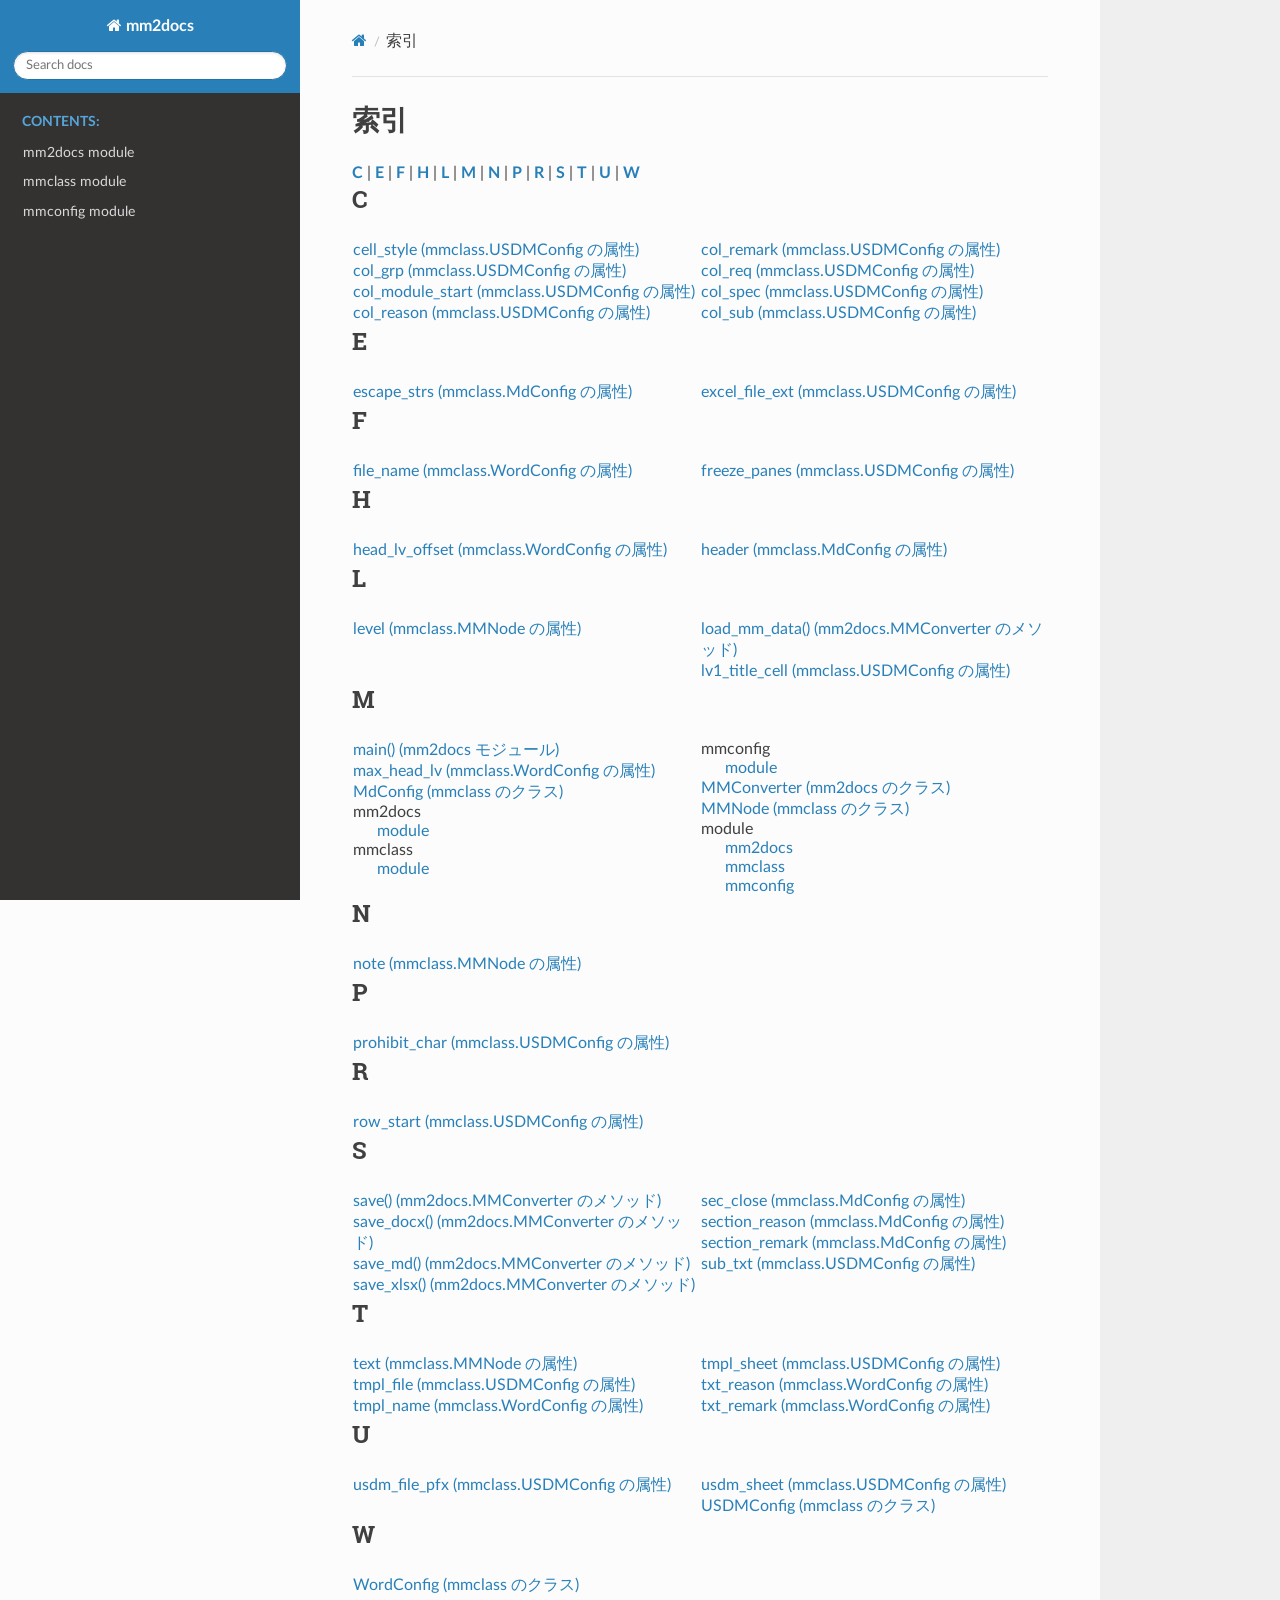
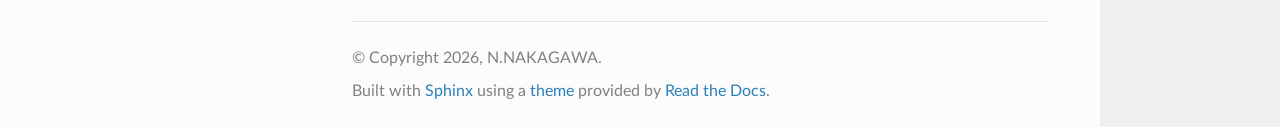
==== docs/_build/html/genindex.html @ 32d8aab1 "first commit" ====
<!DOCTYPE html>
<html class="writer-html5" lang="ja" data-content_root="./">
<head>
  <meta charset="utf-8" />
  <meta name="viewport" content="width=device-width, initial-scale=1.0" />
  <title>索引 &mdash; mm2docs 1.0.0 ドキュメント</title>
      <link rel="stylesheet" type="text/css" href="_static/pygments.css?v=b86133f3" />
      <link rel="stylesheet" type="text/css" href="_static/css/theme.css?v=e59714d7" />

  
      <script src="_static/jquery.js?v=5d32c60e"></script>
      <script src="_static/_sphinx_javascript_frameworks_compat.js?v=2cd50e6c"></script>
      <script src="_static/documentation_options.js?v=144c8c96"></script>
      <script src="_static/doctools.js?v=9bcbadda"></script>
      <script src="_static/sphinx_highlight.js?v=dc90522c"></script>
      <script src="_static/translations.js?v=4755f45a"></script>
    <script src="_static/js/theme.js"></script>
    <link rel="index" title="索引" href="#" />
    <link rel="search" title="検索" href="search.html" /> 
</head>

<body class="wy-body-for-nav"> 
  <div class="wy-grid-for-nav">
    <nav data-toggle="wy-nav-shift" class="wy-nav-side">
      <div class="wy-side-scroll">
        <div class="wy-side-nav-search" >

          
          
          <a href="index.html" class="icon icon-home">
            mm2docs
          </a>
<div role="search">
  <form id="rtd-search-form" class="wy-form" action="search.html" method="get">
    <input type="text" name="q" placeholder="Search docs" aria-label="Search docs" />
    <input type="hidden" name="check_keywords" value="yes" />
    <input type="hidden" name="area" value="default" />
  </form>
</div>
        </div><div class="wy-menu wy-menu-vertical" data-spy="affix" role="navigation" aria-label="Navigation menu">
              <p class="caption" role="heading"><span class="caption-text">Contents:</span></p>
<ul>
<li class="toctree-l1"><a class="reference internal" href="mm2docs.html">mm2docs module</a></li>
<li class="toctree-l1"><a class="reference internal" href="mmclass.html">mmclass module</a></li>
<li class="toctree-l1"><a class="reference internal" href="mmconfig.html">mmconfig module</a></li>
</ul>

        </div>
      </div>
    </nav>

    <section data-toggle="wy-nav-shift" class="wy-nav-content-wrap"><nav class="wy-nav-top" aria-label="Mobile navigation menu" >
          <i data-toggle="wy-nav-top" class="fa fa-bars"></i>
          <a href="index.html">mm2docs</a>
      </nav>

      <div class="wy-nav-content">
        <div class="rst-content">
          <div role="navigation" aria-label="Page navigation">
  <ul class="wy-breadcrumbs">
      <li><a href="index.html" class="icon icon-home" aria-label="Home"></a></li>
      <li class="breadcrumb-item active">索引</li>
      <li class="wy-breadcrumbs-aside">
      </li>
  </ul>
  <hr/>
</div>
          <div role="main" class="document" itemscope="itemscope" itemtype="http://schema.org/Article">
           <div itemprop="articleBody">
             

<h1 id="index">索引</h1>

<div class="genindex-jumpbox">
 <a href="#C"><strong>C</strong></a>
 | <a href="#E"><strong>E</strong></a>
 | <a href="#F"><strong>F</strong></a>
 | <a href="#H"><strong>H</strong></a>
 | <a href="#L"><strong>L</strong></a>
 | <a href="#M"><strong>M</strong></a>
 | <a href="#N"><strong>N</strong></a>
 | <a href="#P"><strong>P</strong></a>
 | <a href="#R"><strong>R</strong></a>
 | <a href="#S"><strong>S</strong></a>
 | <a href="#T"><strong>T</strong></a>
 | <a href="#U"><strong>U</strong></a>
 | <a href="#W"><strong>W</strong></a>
 
</div>
<h2 id="C">C</h2>
<table style="width: 100%" class="indextable genindextable"><tr>
  <td style="width: 33%; vertical-align: top;"><ul>
      <li><a href="mmclass.html#mmclass.USDMConfig.cell_style">cell_style (mmclass.USDMConfig の属性)</a>
</li>
      <li><a href="mmclass.html#mmclass.USDMConfig.col_grp">col_grp (mmclass.USDMConfig の属性)</a>
</li>
      <li><a href="mmclass.html#mmclass.USDMConfig.col_module_start">col_module_start (mmclass.USDMConfig の属性)</a>
</li>
      <li><a href="mmclass.html#mmclass.USDMConfig.col_reason">col_reason (mmclass.USDMConfig の属性)</a>
</li>
  </ul></td>
  <td style="width: 33%; vertical-align: top;"><ul>
      <li><a href="mmclass.html#mmclass.USDMConfig.col_remark">col_remark (mmclass.USDMConfig の属性)</a>
</li>
      <li><a href="mmclass.html#mmclass.USDMConfig.col_req">col_req (mmclass.USDMConfig の属性)</a>
</li>
      <li><a href="mmclass.html#mmclass.USDMConfig.col_spec">col_spec (mmclass.USDMConfig の属性)</a>
</li>
      <li><a href="mmclass.html#mmclass.USDMConfig.col_sub">col_sub (mmclass.USDMConfig の属性)</a>
</li>
  </ul></td>
</tr></table>

<h2 id="E">E</h2>
<table style="width: 100%" class="indextable genindextable"><tr>
  <td style="width: 33%; vertical-align: top;"><ul>
      <li><a href="mmclass.html#mmclass.MdConfig.escape_strs">escape_strs (mmclass.MdConfig の属性)</a>
</li>
  </ul></td>
  <td style="width: 33%; vertical-align: top;"><ul>
      <li><a href="mmclass.html#mmclass.USDMConfig.excel_file_ext">excel_file_ext (mmclass.USDMConfig の属性)</a>
</li>
  </ul></td>
</tr></table>

<h2 id="F">F</h2>
<table style="width: 100%" class="indextable genindextable"><tr>
  <td style="width: 33%; vertical-align: top;"><ul>
      <li><a href="mmclass.html#mmclass.WordConfig.file_name">file_name (mmclass.WordConfig の属性)</a>
</li>
  </ul></td>
  <td style="width: 33%; vertical-align: top;"><ul>
      <li><a href="mmclass.html#mmclass.USDMConfig.freeze_panes">freeze_panes (mmclass.USDMConfig の属性)</a>
</li>
  </ul></td>
</tr></table>

<h2 id="H">H</h2>
<table style="width: 100%" class="indextable genindextable"><tr>
  <td style="width: 33%; vertical-align: top;"><ul>
      <li><a href="mmclass.html#mmclass.WordConfig.head_lv_offset">head_lv_offset (mmclass.WordConfig の属性)</a>
</li>
  </ul></td>
  <td style="width: 33%; vertical-align: top;"><ul>
      <li><a href="mmclass.html#mmclass.MdConfig.header">header (mmclass.MdConfig の属性)</a>
</li>
  </ul></td>
</tr></table>

<h2 id="L">L</h2>
<table style="width: 100%" class="indextable genindextable"><tr>
  <td style="width: 33%; vertical-align: top;"><ul>
      <li><a href="mmclass.html#mmclass.MMNode.level">level (mmclass.MMNode の属性)</a>
</li>
  </ul></td>
  <td style="width: 33%; vertical-align: top;"><ul>
      <li><a href="mm2docs.html#mm2docs.MMConverter.load_mm_data">load_mm_data() (mm2docs.MMConverter のメソッド)</a>
</li>
      <li><a href="mmclass.html#mmclass.USDMConfig.lv1_title_cell">lv1_title_cell (mmclass.USDMConfig の属性)</a>
</li>
  </ul></td>
</tr></table>

<h2 id="M">M</h2>
<table style="width: 100%" class="indextable genindextable"><tr>
  <td style="width: 33%; vertical-align: top;"><ul>
      <li><a href="mm2docs.html#mm2docs.main">main() (mm2docs モジュール)</a>
</li>
      <li><a href="mmclass.html#mmclass.WordConfig.max_head_lv">max_head_lv (mmclass.WordConfig の属性)</a>
</li>
      <li><a href="mmclass.html#mmclass.MdConfig">MdConfig (mmclass のクラス)</a>
</li>
      <li>
    mm2docs

      <ul>
        <li><a href="mm2docs.html#module-mm2docs">module</a>
</li>
      </ul></li>
      <li>
    mmclass

      <ul>
        <li><a href="mmclass.html#module-mmclass">module</a>
</li>
      </ul></li>
  </ul></td>
  <td style="width: 33%; vertical-align: top;"><ul>
      <li>
    mmconfig

      <ul>
        <li><a href="mmconfig.html#module-mmconfig">module</a>
</li>
      </ul></li>
      <li><a href="mm2docs.html#mm2docs.MMConverter">MMConverter (mm2docs のクラス)</a>
</li>
      <li><a href="mmclass.html#mmclass.MMNode">MMNode (mmclass のクラス)</a>
</li>
      <li>
    module

      <ul>
        <li><a href="mm2docs.html#module-mm2docs">mm2docs</a>
</li>
        <li><a href="mmclass.html#module-mmclass">mmclass</a>
</li>
        <li><a href="mmconfig.html#module-mmconfig">mmconfig</a>
</li>
      </ul></li>
  </ul></td>
</tr></table>

<h2 id="N">N</h2>
<table style="width: 100%" class="indextable genindextable"><tr>
  <td style="width: 33%; vertical-align: top;"><ul>
      <li><a href="mmclass.html#mmclass.MMNode.note">note (mmclass.MMNode の属性)</a>
</li>
  </ul></td>
</tr></table>

<h2 id="P">P</h2>
<table style="width: 100%" class="indextable genindextable"><tr>
  <td style="width: 33%; vertical-align: top;"><ul>
      <li><a href="mmclass.html#mmclass.USDMConfig.prohibit_char">prohibit_char (mmclass.USDMConfig の属性)</a>
</li>
  </ul></td>
</tr></table>

<h2 id="R">R</h2>
<table style="width: 100%" class="indextable genindextable"><tr>
  <td style="width: 33%; vertical-align: top;"><ul>
      <li><a href="mmclass.html#mmclass.USDMConfig.row_start">row_start (mmclass.USDMConfig の属性)</a>
</li>
  </ul></td>
</tr></table>

<h2 id="S">S</h2>
<table style="width: 100%" class="indextable genindextable"><tr>
  <td style="width: 33%; vertical-align: top;"><ul>
      <li><a href="mm2docs.html#mm2docs.MMConverter.save">save() (mm2docs.MMConverter のメソッド)</a>
</li>
      <li><a href="mm2docs.html#mm2docs.MMConverter.save_docx">save_docx() (mm2docs.MMConverter のメソッド)</a>
</li>
      <li><a href="mm2docs.html#mm2docs.MMConverter.save_md">save_md() (mm2docs.MMConverter のメソッド)</a>
</li>
      <li><a href="mm2docs.html#mm2docs.MMConverter.save_xlsx">save_xlsx() (mm2docs.MMConverter のメソッド)</a>
</li>
  </ul></td>
  <td style="width: 33%; vertical-align: top;"><ul>
      <li><a href="mmclass.html#mmclass.MdConfig.sec_close">sec_close (mmclass.MdConfig の属性)</a>
</li>
      <li><a href="mmclass.html#mmclass.MdConfig.section_reason">section_reason (mmclass.MdConfig の属性)</a>
</li>
      <li><a href="mmclass.html#mmclass.MdConfig.section_remark">section_remark (mmclass.MdConfig の属性)</a>
</li>
      <li><a href="mmclass.html#mmclass.USDMConfig.sub_txt">sub_txt (mmclass.USDMConfig の属性)</a>
</li>
  </ul></td>
</tr></table>

<h2 id="T">T</h2>
<table style="width: 100%" class="indextable genindextable"><tr>
  <td style="width: 33%; vertical-align: top;"><ul>
      <li><a href="mmclass.html#mmclass.MMNode.text">text (mmclass.MMNode の属性)</a>
</li>
      <li><a href="mmclass.html#mmclass.USDMConfig.tmpl_file">tmpl_file (mmclass.USDMConfig の属性)</a>
</li>
      <li><a href="mmclass.html#mmclass.WordConfig.tmpl_name">tmpl_name (mmclass.WordConfig の属性)</a>
</li>
  </ul></td>
  <td style="width: 33%; vertical-align: top;"><ul>
      <li><a href="mmclass.html#mmclass.USDMConfig.tmpl_sheet">tmpl_sheet (mmclass.USDMConfig の属性)</a>
</li>
      <li><a href="mmclass.html#mmclass.WordConfig.txt_reason">txt_reason (mmclass.WordConfig の属性)</a>
</li>
      <li><a href="mmclass.html#mmclass.WordConfig.txt_remark">txt_remark (mmclass.WordConfig の属性)</a>
</li>
  </ul></td>
</tr></table>

<h2 id="U">U</h2>
<table style="width: 100%" class="indextable genindextable"><tr>
  <td style="width: 33%; vertical-align: top;"><ul>
      <li><a href="mmclass.html#mmclass.USDMConfig.usdm_file_pfx">usdm_file_pfx (mmclass.USDMConfig の属性)</a>
</li>
  </ul></td>
  <td style="width: 33%; vertical-align: top;"><ul>
      <li><a href="mmclass.html#mmclass.USDMConfig.usdm_sheet">usdm_sheet (mmclass.USDMConfig の属性)</a>
</li>
      <li><a href="mmclass.html#mmclass.USDMConfig">USDMConfig (mmclass のクラス)</a>
</li>
  </ul></td>
</tr></table>

<h2 id="W">W</h2>
<table style="width: 100%" class="indextable genindextable"><tr>
  <td style="width: 33%; vertical-align: top;"><ul>
      <li><a href="mmclass.html#mmclass.WordConfig">WordConfig (mmclass のクラス)</a>
</li>
  </ul></td>
</tr></table>



           </div>
          </div>
          <footer>

  <hr/>

  <div role="contentinfo">
    <p>&#169; Copyright 2026, N.NAKAGAWA.</p>
  </div>

  Built with <a href="https://www.sphinx-doc.org/">Sphinx</a> using a
    <a href="https://github.com/readthedocs/sphinx_rtd_theme">theme</a>
    provided by <a href="https://readthedocs.org">Read the Docs</a>.
   

</footer>
        </div>
      </div>
    </section>
  </div>
  <script>
      jQuery(function () {
          SphinxRtdTheme.Navigation.enable(true);
      });
  </script> 

</body>
</html>
---- docs/_build/html/_static/pygments.css ----
pre { line-height: 125%; }
td.linenos .normal { color: inherit; background-color: transparent; padding-left: 5px; padding-right: 5px; }
span.linenos { color: inherit; background-color: transparent; padding-left: 5px; padding-right: 5px; }
td.linenos .special { color: #000000; background-color: #ffffc0; padding-left: 5px; padding-right: 5px; }
span.linenos.special { color: #000000; background-color: #ffffc0; padding-left: 5px; padding-right: 5px; }
.highlight .hll { background-color: #ffffcc }
.highlight { background: #f8f8f8; }
.highlight .c { color: #3D7B7B; font-style: italic } /* Comment */
.highlight .err { border: 1px solid #F00 } /* Error */
.highlight .k { color: #008000; font-weight: bold } /* Keyword */
.highlight .o { color: #666 } /* Operator */
.highlight .ch { color: #3D7B7B; font-style: italic } /* Comment.Hashbang */
.highlight .cm { color: #3D7B7B; font-style: italic } /* Comment.Multiline */
.highlight .cp { color: #9C6500 } /* Comment.Preproc */
.highlight .cpf { color: #3D7B7B; font-style: italic } /* Comment.PreprocFile */
.highlight .c1 { color: #3D7B7B; font-style: italic } /* Comment.Single */
.highlight .cs { color: #3D7B7B; font-style: italic } /* Comment.Special */
.highlight .gd { color: #A00000 } /* Generic.Deleted */
.highlight .ge { font-style: italic } /* Generic.Emph */
.highlight .ges { font-weight: bold; font-style: italic } /* Generic.EmphStrong */
.highlight .gr { color: #E40000 } /* Generic.Error */
.highlight .gh { color: #000080; font-weight: bold } /* Generic.Heading */
.highlight .gi { color: #008400 } /* Generic.Inserted */
.highlight .go { color: #717171 } /* Generic.Output */
.highlight .gp { color: #000080; font-weight: bold } /* Generic.Prompt */
.highlight .gs { font-weight: bold } /* Generic.Strong */
.highlight .gu { color: #800080; font-weight: bold } /* Generic.Subheading */
.highlight .gt { color: #04D } /* Generic.Traceback */
.highlight .kc { color: #008000; font-weight: bold } /* Keyword.Constant */
.highlight .kd { color: #008000; font-weight: bold } /* Keyword.Declaration */
.highlight .kn { color: #008000; font-weight: bold } /* Keyword.Namespace */
.highlight .kp { color: #008000 } /* Keyword.Pseudo */
.highlight .kr { color: #008000; font-weight: bold } /* Keyword.Reserved */
.highlight .kt { color: #B00040 } /* Keyword.Type */
.highlight .m { color: #666 } /* Literal.Number */
.highlight .s { color: #BA2121 } /* Literal.String */
.highlight .na { color: #687822 } /* Name.Attribute */
.highlight .nb { color: #008000 } /* Name.Builtin */
.highlight .nc { color: #00F; font-weight: bold } /* Name.Class */
.highlight .no { color: #800 } /* Name.Constant */
.highlight .nd { color: #A2F } /* Name.Decorator */
.highlight .ni { color: #717171; font-weight: bold } /* Name.Entity */
.highlight .ne { color: #CB3F38; font-weight: bold } /* Name.Exception */
.highlight .nf { color: #00F } /* Name.Function */
.highlight .nl { color: #767600 } /* Name.Label */
.highlight .nn { color: #00F; font-weight: bold } /* Name.Namespace */
.highlight .nt { color: #008000; font-weight: bold } /* Name.Tag */
.highlight .nv { color: #19177C } /* Name.Variable */
.highlight .ow { color: #A2F; font-weight: bold } /* Operator.Word */
.highlight .w { color: #BBB } /* Text.Whitespace */
.highlight .mb { color: #666 } /* Literal.Number.Bin */
.highlight .mf { color: #666 } /* Literal.Number.Float */
.highlight .mh { color: #666 } /* Literal.Number.Hex */
.highlight .mi { color: #666 } /* Literal.Number.Integer */
.highlight .mo { color: #666 } /* Literal.Number.Oct */
.highlight .sa { color: #BA2121 } /* Literal.String.Affix */
.highlight .sb { color: #BA2121 } /* Literal.String.Backtick */
.highlight .sc { color: #BA2121 } /* Literal.String.Char */
.highlight .dl { color: #BA2121 } /* Literal.String.Delimiter */
.highlight .sd { color: #BA2121; font-style: italic } /* Literal.String.Doc */
.highlight .s2 { color: #BA2121 } /* Literal.String.Double */
.highlight .se { color: #AA5D1F; font-weight: bold } /* Literal.String.Escape */
.highlight .sh { color: #BA2121 } /* Literal.String.Heredoc */
.highlight .si { color: #A45A77; font-weight: bold } /* Literal.String.Interpol */
.highlight .sx { color: #008000 } /* Literal.String.Other */
.highlight .sr { color: #A45A77 } /* Literal.String.Regex */
.highlight .s1 { color: #BA2121 } /* Literal.String.Single */
.highlight .ss { color: #19177C } /* Literal.String.Symbol */
.highlight .bp { color: #008000 } /* Name.Builtin.Pseudo */
.highlight .fm { color: #00F } /* Name.Function.Magic */
.highlight .vc { color: #19177C } /* Name.Variable.Class */
.highlight .vg { color: #19177C } /* Name.Variable.Global */
.highlight .vi { color: #19177C } /* Name.Variable.Instance */
.highlight .vm { color: #19177C } /* Name.Variable.Magic */
.highlight .il { color: #666 } /* Literal.Number.Integer.Long */
---- docs/_build/html/_static/css/theme.css ----
html{box-sizing:border-box}*,:after,:before{box-sizing:inherit}article,aside,details,figcaption,figure,footer,header,hgroup,nav,section{display:block}audio,canvas,video{display:inline-block;*display:inline;*zoom:1}[hidden],audio:not([controls]){display:none}*{-webkit-box-sizing:border-box;-moz-box-sizing:border-box;box-sizing:border-box}html{font-size:100%;-webkit-text-size-adjust:100%;-ms-text-size-adjust:100%}body{margin:0}a:active,a:hover{outline:0}abbr[title]{border-bottom:1px dotted}b,strong{font-weight:700}blockquote{margin:0}dfn{font-style:italic}ins{background:#ff9;text-decoration:none}ins,mark{color:#000}mark{background:#ff0;font-style:italic;font-weight:700}.rst-content code,.rst-content tt,code,kbd,pre,samp{font-family:monospace,serif;_font-family:courier new,monospace;font-size:1em}pre{white-space:pre}q{quotes:none}q:after,q:before{content:"";content:none}small{font-size:85%}sub,sup{font-size:75%;line-height:0;position:relative;vertical-align:baseline}sup{top:-.5em}sub{bottom:-.25em}dl,ol,ul{margin:0;padding:0;list-style:none;list-style-image:none}li{list-style:none}dd{margin:0}img{border:0;-ms-interpolation-mode:bicubic;vertical-align:middle;max-width:100%}svg:not(:root){overflow:hidden}figure,form{margin:0}label{cursor:pointer}button,input,select,textarea{font-size:100%;margin:0;vertical-align:baseline;*vertical-align:middle}button,input{line-height:normal}button,input[type=button],input[type=reset],input[type=submit]{cursor:pointer;-webkit-appearance:button;*overflow:visible}button[disabled],input[disabled]{cursor:default}input[type=search]{-webkit-appearance:textfield;-moz-box-sizing:content-box;-webkit-box-sizing:content-box;box-sizing:content-box}textarea{resize:vertical}table{border-collapse:collapse;border-spacing:0}td{vertical-align:top}.chromeframe{margin:.2em 0;background:#ccc;color:#000;padding:.2em 0}.ir{display:block;border:0;text-indent:-999em;overflow:hidden;background-color:transparent;background-repeat:no-repeat;text-align:left;direction:ltr;*line-height:0}.ir br{display:none}.hidden{display:none!important;visibility:hidden}.visuallyhidden{border:0;clip:rect(0 0 0 0);height:1px;margin:-1px;overflow:hidden;padding:0;position:absolute;width:1px}.visuallyhidden.focusable:active,.visuallyhidden.focusable:focus{clip:auto;height:auto;margin:0;overflow:visible;position:static;width:auto}.invisible{visibility:hidden}.relative{position:relative}big,small{font-size:100%}@media print{body,html,section{background:none!important}*{box-shadow:none!important;text-shadow:none!important;filter:none!important;-ms-filter:none!important}a,a:visited{text-decoration:underline}.ir a:after,a[href^="#"]:after,a[href^="javascript:"]:after{content:""}blockquote,pre{page-break-inside:avoid}thead{display:table-header-group}img,tr{page-break-inside:avoid}img{max-width:100%!important}@page{margin:.5cm}.rst-content .toctree-wrapper>p.caption,h2,h3,p{orphans:3;widows:3}.rst-content .toctree-wrapper>p.caption,h2,h3{page-break-after:avoid}}.btn,.fa:before,.icon:before,.rst-content .admonition,.rst-content .admonition-title:before,.rst-content .admonition-todo,.rst-content .attention,.rst-content .caution,.rst-content .code-block-caption .headerlink:before,.rst-content .danger,.rst-content .eqno .headerlink:before,.rst-content .error,.rst-content .hint,.rst-content .important,.rst-content .note,.rst-content .seealso,.rst-content .tip,.rst-content .warning,.rst-content code.download span:first-child:before,.rst-content dl dt .headerlink:before,.rst-content h1 .headerlink:before,.rst-content h2 .headerlink:before,.rst-content h3 .headerlink:before,.rst-content h4 .headerlink:before,.rst-content h5 .headerlink:before,.rst-content h6 .headerlink:before,.rst-content p.caption .headerlink:before,.rst-content p .headerlink:before,.rst-content table>caption .headerlink:before,.rst-content tt.download span:first-child:before,.wy-alert,.wy-dropdown .caret:before,.wy-inline-validate.wy-inline-validate-danger .wy-input-context:before,.wy-inline-validate.wy-inline-validate-info .wy-input-context:before,.wy-inline-validate.wy-inline-validate-success .wy-input-context:before,.wy-inline-validate.wy-inline-validate-warning .wy-input-context:before,.wy-menu-vertical li.current>a button.toctree-expand:before,.wy-menu-vertical li.on a button.toctree-expand:before,.wy-menu-vertical li button.toctree-expand:before,input[type=color],input[type=date],input[type=datetime-local],input[type=datetime],input[type=email],input[type=month],input[type=number],input[type=password],input[type=search],input[type=tel],input[type=text],input[type=time],input[type=url],input[type=week],select,textarea{-webkit-font-smoothing:antialiased}.clearfix{*zoom:1}.clearfix:after,.clearfix:before{display:table;content:""}.clearfix:after{clear:both}/*!
 *  Font Awesome 4.7.0 by @davegandy - http://fontawesome.io - @fontawesome
 *  License - http://fontawesome.io/license (Font: SIL OFL 1.1, CSS: MIT License)
 */@font-face{font-family:FontAwesome;src:url(fonts/fontawesome-webfont.eot?674f50d287a8c48dc19ba404d20fe713);src:url(fonts/fontawesome-webfont.eot?674f50d287a8c48dc19ba404d20fe713?#iefix&v=4.7.0) format("embedded-opentype"),url(fonts/fontawesome-webfont.woff2?af7ae505a9eed503f8b8e6982036873e) format("woff2"),url(fonts/fontawesome-webfont.woff?fee66e712a8a08eef5805a46892932ad) format("woff"),url(fonts/fontawesome-webfont.ttf?b06871f281fee6b241d60582ae9369b9) format("truetype"),url(fonts/fontawesome-webfont.svg?912ec66d7572ff821749319396470bde#fontawesomeregular) format("svg");font-weight:400;font-style:normal}.fa,.icon,.rst-content .admonition-title,.rst-content .code-block-caption .headerlink,.rst-content .eqno .headerlink,.rst-content code.download span:first-child,.rst-content dl dt .headerlink,.rst-content h1 .headerlink,.rst-content h2 .headerlink,.rst-content h3 .headerlink,.rst-content h4 .headerlink,.rst-content h5 .headerlink,.rst-content h6 .headerlink,.rst-content p.caption .headerlink,.rst-content p .headerlink,.rst-content table>caption .headerlink,.rst-content tt.download span:first-child,.wy-menu-vertical li.current>a button.toctree-expand,.wy-menu-vertical li.on a button.toctree-expand,.wy-menu-vertical li button.toctree-expand{display:inline-block;font:normal normal normal 14px/1 FontAwesome;font-size:inherit;text-rendering:auto;-webkit-font-smoothing:antialiased;-moz-osx-font-smoothing:grayscale}.fa-lg{font-size:1.33333em;line-height:.75em;vertical-align:-15%}.fa-2x{font-size:2em}.fa-3x{font-size:3em}.fa-4x{font-size:4em}.fa-5x{font-size:5em}.fa-fw{width:1.28571em;text-align:center}.fa-ul{padding-left:0;margin-left:2.14286em;list-style-type:none}.fa-ul>li{position:relative}.fa-li{position:absolute;left:-2.14286em;width:2.14286em;top:.14286em;text-align:center}.fa-li.fa-lg{left:-1.85714em}.fa-border{padding:.2em .25em .15em;border:.08em solid #eee;border-radius:.1em}.fa-pull-left{float:left}.fa-pull-right{float:right}.fa-pull-left.icon,.fa.fa-pull-left,.rst-content .code-block-caption .fa-pull-left.headerlink,.rst-content .eqno .fa-pull-left.headerlink,.rst-content .fa-pull-left.admonition-title,.rst-content code.download span.fa-pull-left:first-child,.rst-content dl dt .fa-pull-left.headerlink,.rst-content h1 .fa-pull-left.headerlink,.rst-content h2 .fa-pull-left.headerlink,.rst-content h3 .fa-pull-left.headerlink,.rst-content h4 .fa-pull-left.headerlink,.rst-content h5 .fa-pull-left.headerlink,.rst-content h6 .fa-pull-left.headerlink,.rst-content p .fa-pull-left.headerlink,.rst-content table>caption .fa-pull-left.headerlink,.rst-content tt.download span.fa-pull-left:first-child,.wy-menu-vertical li.current>a button.fa-pull-left.toctree-expand,.wy-menu-vertical li.on a button.fa-pull-left.toctree-expand,.wy-menu-vertical li button.fa-pull-left.toctree-expand{margin-right:.3em}.fa-pull-right.icon,.fa.fa-pull-right,.rst-content .code-block-caption .fa-pull-right.headerlink,.rst-content .eqno .fa-pull-right.headerlink,.rst-content .fa-pull-right.admonition-title,.rst-content code.download span.fa-pull-right:first-child,.rst-content dl dt .fa-pull-right.headerlink,.rst-content h1 .fa-pull-right.headerlink,.rst-content h2 .fa-pull-right.headerlink,.rst-content h3 .fa-pull-right.headerlink,.rst-content h4 .fa-pull-right.headerlink,.rst-content h5 .fa-pull-right.headerlink,.rst-content h6 .fa-pull-right.headerlink,.rst-content p .fa-pull-right.headerlink,.rst-content table>caption .fa-pull-right.headerlink,.rst-content tt.download span.fa-pull-right:first-child,.wy-menu-vertical li.current>a button.fa-pull-right.toctree-expand,.wy-menu-vertical li.on a button.fa-pull-right.toctree-expand,.wy-menu-vertical li button.fa-pull-right.toctree-expand{margin-left:.3em}.pull-right{float:right}.pull-left{float:left}.fa.pull-left,.pull-left.icon,.rst-content .code-block-caption .pull-left.headerlink,.rst-content .eqno .pull-left.headerlink,.rst-content .pull-left.admonition-title,.rst-content code.download span.pull-left:first-child,.rst-content dl dt .pull-left.headerlink,.rst-content h1 .pull-left.headerlink,.rst-content h2 .pull-left.headerlink,.rst-content h3 .pull-left.headerlink,.rst-content h4 .pull-left.headerlink,.rst-content h5 .pull-left.headerlink,.rst-content h6 .pull-left.headerlink,.rst-content p .pull-left.headerlink,.rst-content table>caption .pull-left.headerlink,.rst-content tt.download span.pull-left:first-child,.wy-menu-vertical li.current>a button.pull-left.toctree-expand,.wy-menu-vertical li.on a button.pull-left.toctree-expand,.wy-menu-vertical li button.pull-left.toctree-expand{margin-right:.3em}.fa.pull-right,.pull-right.icon,.rst-content .code-block-caption .pull-right.headerlink,.rst-content .eqno .pull-right.headerlink,.rst-content .pull-right.admonition-title,.rst-content code.download span.pull-right:first-child,.rst-content dl dt .pull-right.headerlink,.rst-content h1 .pull-right.headerlink,.rst-content h2 .pull-right.headerlink,.rst-content h3 .pull-right.headerlink,.rst-content h4 .pull-right.headerlink,.rst-content h5 .pull-right.headerlink,.rst-content h6 .pull-right.headerlink,.rst-content p .pull-right.headerlink,.rst-content table>caption .pull-right.headerlink,.rst-content tt.download span.pull-right:first-child,.wy-menu-vertical li.current>a button.pull-right.toctree-expand,.wy-menu-vertical li.on a button.pull-right.toctree-expand,.wy-menu-vertical li button.pull-right.toctree-expand{margin-left:.3em}.fa-spin{-webkit-animation:fa-spin 2s linear infinite;animation:fa-spin 2s linear infinite}.fa-pulse{-webkit-animation:fa-spin 1s steps(8) infinite;animation:fa-spin 1s steps(8) infinite}@-webkit-keyframes fa-spin{0%{-webkit-transform:rotate(0deg);transform:rotate(0deg)}to{-webkit-transform:rotate(359deg);transform:rotate(359deg)}}@keyframes fa-spin{0%{-webkit-transform:rotate(0deg);transform:rotate(0deg)}to{-webkit-transform:rotate(359deg);transform:rotate(359deg)}}.fa-rotate-90{-ms-filter:"progid:DXImageTransform.Microsoft.BasicImage(rotation=1)";-webkit-transform:rotate(90deg);-ms-transform:rotate(90deg);transform:rotate(90deg)}.fa-rotate-180{-ms-filter:"progid:DXImageTransform.Microsoft.BasicImage(rotation=2)";-webkit-transform:rotate(180deg);-ms-transform:rotate(180deg);transform:rotate(180deg)}.fa-rotate-270{-ms-filter:"progid:DXImageTransform.Microsoft.BasicImage(rotation=3)";-webkit-transform:rotate(270deg);-ms-transform:rotate(270deg);transform:rotate(270deg)}.fa-flip-horizontal{-ms-filter:"progid:DXImageTransform.Microsoft.BasicImage(rotation=0, mirror=1)";-webkit-transform:scaleX(-1);-ms-transform:scaleX(-1);transform:scaleX(-1)}.fa-flip-vertical{-ms-filter:"progid:DXImageTransform.Microsoft.BasicImage(rotation=2, mirror=1)";-webkit-transform:scaleY(-1);-ms-transform:scaleY(-1);transform:scaleY(-1)}:root .fa-flip-horizontal,:root .fa-flip-vertical,:root .fa-rotate-90,:root .fa-rotate-180,:root .fa-rotate-270{filter:none}.fa-stack{position:relative;display:inline-block;width:2em;height:2em;line-height:2em;vertical-align:middle}.fa-stack-1x,.fa-stack-2x{position:absolute;left:0;width:100%;text-align:center}.fa-stack-1x{line-height:inherit}.fa-stack-2x{font-size:2em}.fa-inverse{color:#fff}.fa-glass:before{content:""}.fa-music:before{content:""}.fa-search:before,.icon-search:before{content:""}.fa-envelope-o:before{content:""}.fa-heart:before{content:""}.fa-star:before{content:""}.fa-star-o:before{content:""}.fa-user:before{content:""}.fa-film:before{content:""}.fa-th-large:before{content:""}.fa-th:before{content:""}.fa-th-list:before{content:""}.fa-check:before{content:""}.fa-close:before,.fa-remove:before,.fa-times:before{content:""}.fa-search-plus:before{content:""}.fa-search-minus:before{content:""}.fa-power-off:before{content:""}.fa-signal:before{content:""}.fa-cog:before,.fa-gear:before{content:""}.fa-trash-o:before{content:""}.fa-home:before,.icon-home:before{content:""}.fa-file-o:before{content:""}.fa-clock-o:before{content:""}.fa-road:before{content:""}.fa-download:before,.rst-content code.download span:first-child:before,.rst-content tt.download span:first-child:before{content:""}.fa-arrow-circle-o-down:before{content:""}.fa-arrow-circle-o-up:before{content:""}.fa-inbox:before{content:""}.fa-play-circle-o:before{content:""}.fa-repeat:before,.fa-rotate-right:before{content:""}.fa-refresh:before{content:""}.fa-list-alt:before{content:""}.fa-lock:before{content:""}.fa-flag:before{content:""}.fa-headphones:before{content:""}.fa-volume-off:before{content:""}.fa-volume-down:before{content:""}.fa-volume-up:before{content:""}.fa-qrcode:before{content:""}.fa-barcode:before{content:""}.fa-tag:before{content:""}.fa-tags:before{content:""}.fa-book:before,.icon-book:before{content:""}.fa-bookmark:before{content:""}.fa-print:before{content:""}.fa-camera:before{content:""}.fa-font:before{content:""}.fa-bold:before{content:""}.fa-italic:before{content:""}.fa-text-height:before{content:""}.fa-text-width:before{content:""}.fa-align-left:before{content:""}.fa-align-center:before{content:""}.fa-align-right:before{content:""}.fa-align-justify:before{content:""}.fa-list:before{content:""}.fa-dedent:before,.fa-outdent:before{content:""}.fa-indent:before{content:""}.fa-video-camera:before{content:""}.fa-image:before,.fa-photo:before,.fa-picture-o:before{content:""}.fa-pencil:before{content:""}.fa-map-marker:before{content:""}.fa-adjust:before{content:""}.fa-tint:before{content:""}.fa-edit:before,.fa-pencil-square-o:before{content:""}.fa-share-square-o:before{content:""}.fa-check-square-o:before{content:""}.fa-arrows:before{content:""}.fa-step-backward:before{content:""}.fa-fast-backward:before{content:""}.fa-backward:before{content:""}.fa-play:before{content:""}.fa-pause:before{content:""}.fa-stop:before{content:""}.fa-forward:before{content:""}.fa-fast-forward:before{content:""}.fa-step-forward:before{content:""}.fa-eject:before{content:""}.fa-chevron-left:before{content:""}.fa-chevron-right:before{content:""}.fa-plus-circle:before{content:""}.fa-minus-circle:before{content:""}.fa-times-circle:before,.wy-inline-validate.wy-inline-validate-danger .wy-input-context:before{content:""}.fa-check-circle:before,.wy-inline-validate.wy-inline-validate-success .wy-input-context:before{content:""}.fa-question-circle:before{content:""}.fa-info-circle:before{content:""}.fa-crosshairs:before{content:""}.fa-times-circle-o:before{content:""}.fa-check-circle-o:before{content:""}.fa-ban:before{content:""}.fa-arrow-left:before{content:""}.fa-arrow-right:before{content:""}.fa-arrow-up:before{content:""}.fa-arrow-down:before{content:""}.fa-mail-forward:before,.fa-share:before{content:""}.fa-expand:before{content:""}.fa-compress:before{content:""}.fa-plus:before{content:""}.fa-minus:before{content:""}.fa-asterisk:before{content:""}.fa-exclamation-circle:before,.rst-content .admonition-title:before,.wy-inline-validate.wy-inline-validate-info .wy-input-context:before,.wy-inline-validate.wy-inline-validate-warning .wy-input-context:before{content:""}.fa-gift:before{content:""}.fa-leaf:before{content:""}.fa-fire:before,.icon-fire:before{content:""}.fa-eye:before{content:""}.fa-eye-slash:before{content:""}.fa-exclamation-triangle:before,.fa-warning:before{content:""}.fa-plane:before{content:""}.fa-calendar:before{content:""}.fa-random:before{content:""}.fa-comment:before{content:""}.fa-magnet:before{content:""}.fa-chevron-up:before{content:""}.fa-chevron-down:before{content:""}.fa-retweet:before{content:""}.fa-shopping-cart:before{content:""}.fa-folder:before{content:""}.fa-folder-open:before{content:""}.fa-arrows-v:before{content:""}.fa-arrows-h:before{content:""}.fa-bar-chart-o:before,.fa-bar-chart:before{content:""}.fa-twitter-square:before{content:""}.fa-facebook-square:before{content:""}.fa-camera-retro:before{content:""}.fa-key:before{content:""}.fa-cogs:before,.fa-gears:before{content:""}.fa-comments:before{content:""}.fa-thumbs-o-up:before{content:""}.fa-thumbs-o-down:before{content:""}.fa-star-half:before{content:""}.fa-heart-o:before{content:""}.fa-sign-out:before{content:""}.fa-linkedin-square:before{content:""}.fa-thumb-tack:before{content:""}.fa-external-link:before{content:""}.fa-sign-in:before{content:""}.fa-trophy:before{content:""}.fa-github-square:before{content:""}.fa-upload:before{content:""}.fa-lemon-o:before{content:""}.fa-phone:before{content:""}.fa-square-o:before{content:""}.fa-bookmark-o:before{content:""}.fa-phone-square:before{content:""}.fa-twitter:before{content:""}.fa-facebook-f:before,.fa-facebook:before{content:""}.fa-github:before,.icon-github:before{content:""}.fa-unlock:before{content:""}.fa-credit-card:before{content:""}.fa-feed:before,.fa-rss:before{content:""}.fa-hdd-o:before{content:""}.fa-bullhorn:before{content:""}.fa-bell:before{content:""}.fa-certificate:before{content:""}.fa-hand-o-right:before{content:""}.fa-hand-o-left:before{content:""}.fa-hand-o-up:before{content:""}.fa-hand-o-down:before{content:""}.fa-arrow-circle-left:before,.icon-circle-arrow-left:before{content:""}.fa-arrow-circle-right:before,.icon-circle-arrow-right:before{content:""}.fa-arrow-circle-up:before{content:""}.fa-arrow-circle-down:before{content:""}.fa-globe:before{content:""}.fa-wrench:before{content:""}.fa-tasks:before{content:""}.fa-filter:before{content:""}.fa-briefcase:before{content:""}.fa-arrows-alt:before{content:""}.fa-group:before,.fa-users:before{content:""}.fa-chain:before,.fa-link:before,.icon-link:before{content:""}.fa-cloud:before{content:""}.fa-flask:before{content:""}.fa-cut:before,.fa-scissors:before{content:""}.fa-copy:before,.fa-files-o:before{content:""}.fa-paperclip:before{content:""}.fa-floppy-o:before,.fa-save:before{content:""}.fa-square:before{content:""}.fa-bars:before,.fa-navicon:before,.fa-reorder:before{content:""}.fa-list-ul:before{content:""}.fa-list-ol:before{content:""}.fa-strikethrough:before{content:""}.fa-underline:before{content:""}.fa-table:before{content:""}.fa-magic:before{content:""}.fa-truck:before{content:""}.fa-pinterest:before{content:""}.fa-pinterest-square:before{content:""}.fa-google-plus-square:before{content:""}.fa-google-plus:before{content:""}.fa-money:before{content:""}.fa-caret-down:before,.icon-caret-down:before,.wy-dropdown .caret:before{content:""}.fa-caret-up:before{content:""}.fa-caret-left:before{content:""}.fa-caret-right:before{content:""}.fa-columns:before{content:""}.fa-sort:before,.fa-unsorted:before{content:""}.fa-sort-desc:before,.fa-sort-down:before{content:""}.fa-sort-asc:before,.fa-sort-up:before{content:""}.fa-envelope:before{content:""}.fa-linkedin:before{content:""}.fa-rotate-left:before,.fa-undo:before{content:""}.fa-gavel:before,.fa-legal:before{content:""}.fa-dashboard:before,.fa-tachometer:before{content:""}.fa-comment-o:before{content:""}.fa-comments-o:before{content:""}.fa-bolt:before,.fa-flash:before{content:""}.fa-sitemap:before{content:""}.fa-umbrella:before{content:""}.fa-clipboard:before,.fa-paste:before{content:""}.fa-lightbulb-o:before{content:""}.fa-exchange:before{content:""}.fa-cloud-download:before{content:""}.fa-cloud-upload:before{content:""}.fa-user-md:before{content:""}.fa-stethoscope:before{content:""}.fa-suitcase:before{content:""}.fa-bell-o:before{content:""}.fa-coffee:before{content:""}.fa-cutlery:before{content:""}.fa-file-text-o:before{content:""}.fa-building-o:before{content:""}.fa-hospital-o:before{content:""}.fa-ambulance:before{content:""}.fa-medkit:before{content:""}.fa-fighter-jet:before{content:""}.fa-beer:before{content:""}.fa-h-square:before{content:""}.fa-plus-square:before{content:""}.fa-angle-double-left:before{content:""}.fa-angle-double-right:before{content:""}.fa-angle-double-up:before{content:""}.fa-angle-double-down:before{content:""}.fa-angle-left:before{content:""}.fa-angle-right:before{content:""}.fa-angle-up:before{content:""}.fa-angle-down:before{content:""}.fa-desktop:before{content:""}.fa-laptop:before{content:""}.fa-tablet:before{content:""}.fa-mobile-phone:before,.fa-mobile:before{content:""}.fa-circle-o:before{content:""}.fa-quote-left:before{content:""}.fa-quote-right:before{content:""}.fa-spinner:before{content:""}.fa-circle:before{content:""}.fa-mail-reply:before,.fa-reply:before{content:""}.fa-github-alt:before{content:""}.fa-folder-o:before{content:""}.fa-folder-open-o:before{content:""}.fa-smile-o:before{content:""}.fa-frown-o:before{content:""}.fa-meh-o:before{content:""}.fa-gamepad:before{content:""}.fa-keyboard-o:before{content:""}.fa-flag-o:before{content:""}.fa-flag-checkered:before{content:""}.fa-terminal:before{content:""}.fa-code:before{content:""}.fa-mail-reply-all:before,.fa-reply-all:before{content:""}.fa-star-half-empty:before,.fa-star-half-full:before,.fa-star-half-o:before{content:""}.fa-location-arrow:before{content:""}.fa-crop:before{content:""}.fa-code-fork:before{content:""}.fa-chain-broken:before,.fa-unlink:before{content:""}.fa-question:before{content:""}.fa-info:before{content:""}.fa-exclamation:before{content:""}.fa-superscript:before{content:""}.fa-subscript:before{content:""}.fa-eraser:before{content:""}.fa-puzzle-piece:before{content:""}.fa-microphone:before{content:""}.fa-microphone-slash:before{content:""}.fa-shield:before{content:""}.fa-calendar-o:before{content:""}.fa-fire-extinguisher:before{content:""}.fa-rocket:before{content:""}.fa-maxcdn:before{content:""}.fa-chevron-circle-left:before{content:""}.fa-chevron-circle-right:before{content:""}.fa-chevron-circle-up:before{content:""}.fa-chevron-circle-down:before{content:""}.fa-html5:before{content:""}.fa-css3:before{content:""}.fa-anchor:before{content:""}.fa-unlock-alt:before{content:""}.fa-bullseye:before{content:""}.fa-ellipsis-h:before{content:""}.fa-ellipsis-v:before{content:""}.fa-rss-square:before{content:""}.fa-play-circle:before{content:""}.fa-ticket:before{content:""}.fa-minus-square:before{content:""}.fa-minus-square-o:before,.wy-menu-vertical li.current>a button.toctree-expand:before,.wy-menu-vertical li.on a button.toctree-expand:before{content:""}.fa-level-up:before{content:""}.fa-level-down:before{content:""}.fa-check-square:before{content:""}.fa-pencil-square:before{content:""}.fa-external-link-square:before{content:""}.fa-share-square:before{content:""}.fa-compass:before{content:""}.fa-caret-square-o-down:before,.fa-toggle-down:before{content:""}.fa-caret-square-o-up:before,.fa-toggle-up:before{content:""}.fa-caret-square-o-right:before,.fa-toggle-right:before{content:""}.fa-eur:before,.fa-euro:before{content:""}.fa-gbp:before{content:""}.fa-dollar:before,.fa-usd:before{content:""}.fa-inr:before,.fa-rupee:before{content:""}.fa-cny:before,.fa-jpy:before,.fa-rmb:before,.fa-yen:before{content:""}.fa-rouble:before,.fa-rub:before,.fa-ruble:before{content:""}.fa-krw:before,.fa-won:before{content:""}.fa-bitcoin:before,.fa-btc:before{content:""}.fa-file:before{content:""}.fa-file-text:before{content:""}.fa-sort-alpha-asc:before{content:""}.fa-sort-alpha-desc:before{content:""}.fa-sort-amount-asc:before{content:""}.fa-sort-amount-desc:before{content:""}.fa-sort-numeric-asc:before{content:""}.fa-sort-numeric-desc:before{content:""}.fa-thumbs-up:before{content:""}.fa-thumbs-down:before{content:""}.fa-youtube-square:before{content:""}.fa-youtube:before{content:""}.fa-xing:before{content:""}.fa-xing-square:before{content:""}.fa-youtube-play:before{content:""}.fa-dropbox:before{content:""}.fa-stack-overflow:before{content:""}.fa-instagram:before{content:""}.fa-flickr:before{content:""}.fa-adn:before{content:""}.fa-bitbucket:before,.icon-bitbucket:before{content:""}.fa-bitbucket-square:before{content:""}.fa-tumblr:before{content:""}.fa-tumblr-square:before{content:""}.fa-long-arrow-down:before{content:""}.fa-long-arrow-up:before{content:""}.fa-long-arrow-left:before{content:""}.fa-long-arrow-right:before{content:""}.fa-apple:before{content:""}.fa-windows:before{content:""}.fa-android:before{content:""}.fa-linux:before{content:""}.fa-dribbble:before{content:""}.fa-skype:before{content:""}.fa-foursquare:before{content:""}.fa-trello:before{content:""}.fa-female:before{content:""}.fa-male:before{content:""}.fa-gittip:before,.fa-gratipay:before{content:""}.fa-sun-o:before{content:""}.fa-moon-o:before{content:""}.fa-archive:before{content:""}.fa-bug:before{content:""}.fa-vk:before{content:""}.fa-weibo:before{content:""}.fa-renren:before{content:""}.fa-pagelines:before{content:""}.fa-stack-exchange:before{content:""}.fa-arrow-circle-o-right:before{content:""}.fa-arrow-circle-o-left:before{content:""}.fa-caret-square-o-left:before,.fa-toggle-left:before{content:""}.fa-dot-circle-o:before{content:""}.fa-wheelchair:before{content:""}.fa-vimeo-square:before{content:""}.fa-try:before,.fa-turkish-lira:before{content:""}.fa-plus-square-o:before,.wy-menu-vertical li button.toctree-expand:before{content:""}.fa-space-shuttle:before{content:""}.fa-slack:before{content:""}.fa-envelope-square:before{content:""}.fa-wordpress:before{content:""}.fa-openid:before{content:""}.fa-bank:before,.fa-institution:before,.fa-university:before{content:""}.fa-graduation-cap:before,.fa-mortar-board:before{content:""}.fa-yahoo:before{content:""}.fa-google:before{content:""}.fa-reddit:before{content:""}.fa-reddit-square:before{content:""}.fa-stumbleupon-circle:before{content:""}.fa-stumbleupon:before{content:""}.fa-delicious:before{content:""}.fa-digg:before{content:""}.fa-pied-piper-pp:before{content:""}.fa-pied-piper-alt:before{content:""}.fa-drupal:before{content:""}.fa-joomla:before{content:""}.fa-language:before{content:""}.fa-fax:before{content:""}.fa-building:before{content:""}.fa-child:before{content:""}.fa-paw:before{content:""}.fa-spoon:before{content:""}.fa-cube:before{content:""}.fa-cubes:before{content:""}.fa-behance:before{content:""}.fa-behance-square:before{content:""}.fa-steam:before{content:""}.fa-steam-square:before{content:""}.fa-recycle:before{content:""}.fa-automobile:before,.fa-car:before{content:""}.fa-cab:before,.fa-taxi:before{content:""}.fa-tree:before{content:""}.fa-spotify:before{content:""}.fa-deviantart:before{content:""}.fa-soundcloud:before{content:""}.fa-database:before{content:""}.fa-file-pdf-o:before{content:""}.fa-file-word-o:before{content:""}.fa-file-excel-o:before{content:""}.fa-file-powerpoint-o:before{content:""}.fa-file-image-o:before,.fa-file-photo-o:before,.fa-file-picture-o:before{content:""}.fa-file-archive-o:before,.fa-file-zip-o:before{content:""}.fa-file-audio-o:before,.fa-file-sound-o:before{content:""}.fa-file-movie-o:before,.fa-file-video-o:before{content:""}.fa-file-code-o:before{content:""}.fa-vine:before{content:""}.fa-codepen:before{content:""}.fa-jsfiddle:before{content:""}.fa-life-bouy:before,.fa-life-buoy:before,.fa-life-ring:before,.fa-life-saver:before,.fa-support:before{content:""}.fa-circle-o-notch:before{content:""}.fa-ra:before,.fa-rebel:before,.fa-resistance:before{content:""}.fa-empire:before,.fa-ge:before{content:""}.fa-git-square:before{content:""}.fa-git:before{content:""}.fa-hacker-news:before,.fa-y-combinator-square:before,.fa-yc-square:before{content:""}.fa-tencent-weibo:before{content:""}.fa-qq:before{content:""}.fa-wechat:before,.fa-weixin:before{content:""}.fa-paper-plane:before,.fa-send:before{content:""}.fa-paper-plane-o:before,.fa-send-o:before{content:""}.fa-history:before{content:""}.fa-circle-thin:before{content:""}.fa-header:before{content:""}.fa-paragraph:before{content:""}.fa-sliders:before{content:""}.fa-share-alt:before{content:""}.fa-share-alt-square:before{content:""}.fa-bomb:before{content:""}.fa-futbol-o:before,.fa-soccer-ball-o:before{content:""}.fa-tty:before{content:""}.fa-binoculars:before{content:""}.fa-plug:before{content:""}.fa-slideshare:before{content:""}.fa-twitch:before{content:""}.fa-yelp:before{content:""}.fa-newspaper-o:before{content:""}.fa-wifi:before{content:""}.fa-calculator:before{content:""}.fa-paypal:before{content:""}.fa-google-wallet:before{content:""}.fa-cc-visa:before{content:""}.fa-cc-mastercard:before{content:""}.fa-cc-discover:before{content:""}.fa-cc-amex:before{content:""}.fa-cc-paypal:before{content:""}.fa-cc-stripe:before{content:""}.fa-bell-slash:before{content:""}.fa-bell-slash-o:before{content:""}.fa-trash:before{content:""}.fa-copyright:before{content:""}.fa-at:before{content:""}.fa-eyedropper:before{content:""}.fa-paint-brush:before{content:""}.fa-birthday-cake:before{content:""}.fa-area-chart:before{content:""}.fa-pie-chart:before{content:""}.fa-line-chart:before{content:""}.fa-lastfm:before{content:""}.fa-lastfm-square:before{content:""}.fa-toggle-off:before{content:""}.fa-toggle-on:before{content:""}.fa-bicycle:before{content:""}.fa-bus:before{content:""}.fa-ioxhost:before{content:""}.fa-angellist:before{content:""}.fa-cc:before{content:""}.fa-ils:before,.fa-shekel:before,.fa-sheqel:before{content:""}.fa-meanpath:before{content:""}.fa-buysellads:before{content:""}.fa-connectdevelop:before{content:""}.fa-dashcube:before{content:""}.fa-forumbee:before{content:""}.fa-leanpub:before{content:""}.fa-sellsy:before{content:""}.fa-shirtsinbulk:before{content:""}.fa-simplybuilt:before{content:""}.fa-skyatlas:before{content:""}.fa-cart-plus:before{content:""}.fa-cart-arrow-down:before{content:""}.fa-diamond:before{content:""}.fa-ship:before{content:""}.fa-user-secret:before{content:""}.fa-motorcycle:before{content:""}.fa-street-view:before{content:""}.fa-heartbeat:before{content:""}.fa-venus:before{content:""}.fa-mars:before{content:""}.fa-mercury:before{content:""}.fa-intersex:before,.fa-transgender:before{content:""}.fa-transgender-alt:before{content:""}.fa-venus-double:before{content:""}.fa-mars-double:before{content:""}.fa-venus-mars:before{content:""}.fa-mars-stroke:before{content:""}.fa-mars-stroke-v:before{content:""}.fa-mars-stroke-h:before{content:""}.fa-neuter:before{content:""}.fa-genderless:before{content:""}.fa-facebook-official:before{content:""}.fa-pinterest-p:before{content:""}.fa-whatsapp:before{content:""}.fa-server:before{content:""}.fa-user-plus:before{content:""}.fa-user-times:before{content:""}.fa-bed:before,.fa-hotel:before{content:""}.fa-viacoin:before{content:""}.fa-train:before{content:""}.fa-subway:before{content:""}.fa-medium:before{content:""}.fa-y-combinator:before,.fa-yc:before{content:""}.fa-optin-monster:before{content:""}.fa-opencart:before{content:""}.fa-expeditedssl:before{content:""}.fa-battery-4:before,.fa-battery-full:before,.fa-battery:before{content:""}.fa-battery-3:before,.fa-battery-three-quarters:before{content:""}.fa-battery-2:before,.fa-battery-half:before{content:""}.fa-battery-1:before,.fa-battery-quarter:before{content:""}.fa-battery-0:before,.fa-battery-empty:before{content:""}.fa-mouse-pointer:before{content:""}.fa-i-cursor:before{content:""}.fa-object-group:before{content:""}.fa-object-ungroup:before{content:""}.fa-sticky-note:before{content:""}.fa-sticky-note-o:before{content:""}.fa-cc-jcb:before{content:""}.fa-cc-diners-club:before{content:""}.fa-clone:before{content:""}.fa-balance-scale:before{content:""}.fa-hourglass-o:before{content:""}.fa-hourglass-1:before,.fa-hourglass-start:before{content:""}.fa-hourglass-2:before,.fa-hourglass-half:before{content:""}.fa-hourglass-3:before,.fa-hourglass-end:before{content:""}.fa-hourglass:before{content:""}.fa-hand-grab-o:before,.fa-hand-rock-o:before{content:""}.fa-hand-paper-o:before,.fa-hand-stop-o:before{content:""}.fa-hand-scissors-o:before{content:""}.fa-hand-lizard-o:before{content:""}.fa-hand-spock-o:before{content:""}.fa-hand-pointer-o:before{content:""}.fa-hand-peace-o:before{content:""}.fa-trademark:before{content:""}.fa-registered:before{content:""}.fa-creative-commons:before{content:""}.fa-gg:before{content:""}.fa-gg-circle:before{content:""}.fa-tripadvisor:before{content:""}.fa-odnoklassniki:before{content:""}.fa-odnoklassniki-square:before{content:""}.fa-get-pocket:before{content:""}.fa-wikipedia-w:before{content:""}.fa-safari:before{content:""}.fa-chrome:before{content:""}.fa-firefox:before{content:""}.fa-opera:before{content:""}.fa-internet-explorer:before{content:""}.fa-television:before,.fa-tv:before{content:""}.fa-contao:before{content:""}.fa-500px:before{content:""}.fa-amazon:before{content:""}.fa-calendar-plus-o:before{content:""}.fa-calendar-minus-o:before{content:""}.fa-calendar-times-o:before{content:""}.fa-calendar-check-o:before{content:""}.fa-industry:before{content:""}.fa-map-pin:before{content:""}.fa-map-signs:before{content:""}.fa-map-o:before{content:""}.fa-map:before{content:""}.fa-commenting:before{content:""}.fa-commenting-o:before{content:""}.fa-houzz:before{content:""}.fa-vimeo:before{content:""}.fa-black-tie:before{content:""}.fa-fonticons:before{content:""}.fa-reddit-alien:before{content:""}.fa-edge:before{content:""}.fa-credit-card-alt:before{content:""}.fa-codiepie:before{content:""}.fa-modx:before{content:""}.fa-fort-awesome:before{content:""}.fa-usb:before{content:""}.fa-product-hunt:before{content:""}.fa-mixcloud:before{content:""}.fa-scribd:before{content:""}.fa-pause-circle:before{content:""}.fa-pause-circle-o:before{content:""}.fa-stop-circle:before{content:""}.fa-stop-circle-o:before{content:""}.fa-shopping-bag:before{content:""}.fa-shopping-basket:before{content:""}.fa-hashtag:before{content:""}.fa-bluetooth:before{content:""}.fa-bluetooth-b:before{content:""}.fa-percent:before{content:""}.fa-gitlab:before,.icon-gitlab:before{content:""}.fa-wpbeginner:before{content:""}.fa-wpforms:before{content:""}.fa-envira:before{content:""}.fa-universal-access:before{content:""}.fa-wheelchair-alt:before{content:""}.fa-question-circle-o:before{content:""}.fa-blind:before{content:""}.fa-audio-description:before{content:""}.fa-volume-control-phone:before{content:""}.fa-braille:before{content:""}.fa-assistive-listening-systems:before{content:""}.fa-american-sign-language-interpreting:before,.fa-asl-interpreting:before{content:""}.fa-deaf:before,.fa-deafness:before,.fa-hard-of-hearing:before{content:""}.fa-glide:before{content:""}.fa-glide-g:before{content:""}.fa-sign-language:before,.fa-signing:before{content:""}.fa-low-vision:before{content:""}.fa-viadeo:before{content:""}.fa-viadeo-square:before{content:""}.fa-snapchat:before{content:""}.fa-snapchat-ghost:before{content:""}.fa-snapchat-square:before{content:""}.fa-pied-piper:before{content:""}.fa-first-order:before{content:""}.fa-yoast:before{content:""}.fa-themeisle:before{content:""}.fa-google-plus-circle:before,.fa-google-plus-official:before{content:""}.fa-fa:before,.fa-font-awesome:before{content:""}.fa-handshake-o:before{content:""}.fa-envelope-open:before{content:""}.fa-envelope-open-o:before{content:""}.fa-linode:before{content:""}.fa-address-book:before{content:""}.fa-address-book-o:before{content:""}.fa-address-card:before,.fa-vcard:before{content:""}.fa-address-card-o:before,.fa-vcard-o:before{content:""}.fa-user-circle:before{content:""}.fa-user-circle-o:before{content:""}.fa-user-o:before{content:""}.fa-id-badge:before{content:""}.fa-drivers-license:before,.fa-id-card:before{content:""}.fa-drivers-license-o:before,.fa-id-card-o:before{content:""}.fa-quora:before{content:""}.fa-free-code-camp:before{content:""}.fa-telegram:before{content:""}.fa-thermometer-4:before,.fa-thermometer-full:before,.fa-thermometer:before{content:""}.fa-thermometer-3:before,.fa-thermometer-three-quarters:before{content:""}.fa-thermometer-2:before,.fa-thermometer-half:before{content:""}.fa-thermometer-1:before,.fa-thermometer-quarter:before{content:""}.fa-thermometer-0:before,.fa-thermometer-empty:before{content:""}.fa-shower:before{content:""}.fa-bath:before,.fa-bathtub:before,.fa-s15:before{content:""}.fa-podcast:before{content:""}.fa-window-maximize:before{content:""}.fa-window-minimize:before{content:""}.fa-window-restore:before{content:""}.fa-times-rectangle:before,.fa-window-close:before{content:""}.fa-times-rectangle-o:before,.fa-window-close-o:before{content:""}.fa-bandcamp:before{content:""}.fa-grav:before{content:""}.fa-etsy:before{content:""}.fa-imdb:before{content:""}.fa-ravelry:before{content:""}.fa-eercast:before{content:""}.fa-microchip:before{content:""}.fa-snowflake-o:before{content:""}.fa-superpowers:before{content:""}.fa-wpexplorer:before{content:""}.fa-meetup:before{content:""}.sr-only{position:absolute;width:1px;height:1px;padding:0;margin:-1px;overflow:hidden;clip:rect(0,0,0,0);border:0}.sr-only-focusable:active,.sr-only-focusable:focus{position:static;width:auto;height:auto;margin:0;overflow:visible;clip:auto}.fa,.icon,.rst-content .admonition-title,.rst-content .code-block-caption .headerlink,.rst-content .eqno .headerlink,.rst-content code.download span:first-child,.rst-content dl dt .headerlink,.rst-content h1 .headerlink,.rst-content h2 .headerlink,.rst-content h3 .headerlink,.rst-content h4 .headerlink,.rst-content h5 .headerlink,.rst-content h6 .headerlink,.rst-content p.caption .headerlink,.rst-content p .headerlink,.rst-content table>caption .headerlink,.rst-content tt.download span:first-child,.wy-dropdown .caret,.wy-inline-validate.wy-inline-validate-danger .wy-input-context,.wy-inline-validate.wy-inline-validate-info .wy-input-context,.wy-inline-validate.wy-inline-validate-success .wy-input-context,.wy-inline-validate.wy-inline-validate-warning .wy-input-context,.wy-menu-vertical li.current>a button.toctree-expand,.wy-menu-vertical li.on a button.toctree-expand,.wy-menu-vertical li button.toctree-expand{font-family:inherit}.fa:before,.icon:before,.rst-content .admonition-title:before,.rst-content .code-block-caption .headerlink:before,.rst-content .eqno .headerlink:before,.rst-content code.download span:first-child:before,.rst-content dl dt .headerlink:before,.rst-content h1 .headerlink:before,.rst-content h2 .headerlink:before,.rst-content h3 .headerlink:before,.rst-content h4 .headerlink:before,.rst-content h5 .headerlink:before,.rst-content h6 .headerlink:before,.rst-content p.caption .headerlink:before,.rst-content p .headerlink:before,.rst-content table>caption .headerlink:before,.rst-content tt.download span:first-child:before,.wy-dropdown .caret:before,.wy-inline-validate.wy-inline-validate-danger .wy-input-context:before,.wy-inline-validate.wy-inline-validate-info .wy-input-context:before,.wy-inline-validate.wy-inline-validate-success .wy-input-context:before,.wy-inline-validate.wy-inline-validate-warning .wy-input-context:before,.wy-menu-vertical li.current>a button.toctree-expand:before,.wy-menu-vertical li.on a button.toctree-expand:before,.wy-menu-vertical li button.toctree-expand:before{font-family:FontAwesome;display:inline-block;font-style:normal;font-weight:400;line-height:1;text-decoration:inherit}.rst-content .code-block-caption a .headerlink,.rst-content .eqno a .headerlink,.rst-content a .admonition-title,.rst-content code.download a span:first-child,.rst-content dl dt a .headerlink,.rst-content h1 a .headerlink,.rst-content h2 a .headerlink,.rst-content h3 a .headerlink,.rst-content h4 a .headerlink,.rst-content h5 a .headerlink,.rst-content h6 a .headerlink,.rst-content p.caption a .headerlink,.rst-content p a .headerlink,.rst-content table>caption a .headerlink,.rst-content tt.download a span:first-child,.wy-menu-vertical li.current>a button.toctree-expand,.wy-menu-vertical li.on a button.toctree-expand,.wy-menu-vertical li a button.toctree-expand,a .fa,a .icon,a .rst-content .admonition-title,a .rst-content .code-block-caption .headerlink,a .rst-content .eqno .headerlink,a .rst-content code.download span:first-child,a .rst-content dl dt .headerlink,a .rst-content h1 .headerlink,a .rst-content h2 .headerlink,a .rst-content h3 .headerlink,a .rst-content h4 .headerlink,a .rst-content h5 .headerlink,a .rst-content h6 .headerlink,a .rst-content p.caption .headerlink,a .rst-content p .headerlink,a .rst-content table>caption .headerlink,a .rst-content tt.download span:first-child,a .wy-menu-vertical li button.toctree-expand{display:inline-block;text-decoration:inherit}.btn .fa,.btn .icon,.btn .rst-content .admonition-title,.btn .rst-content .code-block-caption .headerlink,.btn .rst-content .eqno .headerlink,.btn .rst-content code.download span:first-child,.btn .rst-content dl dt .headerlink,.btn .rst-content h1 .headerlink,.btn .rst-content h2 .headerlink,.btn .rst-content h3 .headerlink,.btn .rst-content h4 .headerlink,.btn .rst-content h5 .headerlink,.btn .rst-content h6 .headerlink,.btn .rst-content p .headerlink,.btn .rst-content table>caption .headerlink,.btn .rst-content tt.download span:first-child,.btn .wy-menu-vertical li.current>a button.toctree-expand,.btn .wy-menu-vertical li.on a button.toctree-expand,.btn .wy-menu-vertical li button.toctree-expand,.nav .fa,.nav .icon,.nav .rst-content .admonition-title,.nav .rst-content .code-block-caption .headerlink,.nav .rst-content .eqno .headerlink,.nav .rst-content code.download span:first-child,.nav .rst-content dl dt .headerlink,.nav .rst-content h1 .headerlink,.nav .rst-content h2 .headerlink,.nav .rst-content h3 .headerlink,.nav .rst-content h4 .headerlink,.nav .rst-content h5 .headerlink,.nav .rst-content h6 .headerlink,.nav .rst-content p .headerlink,.nav .rst-content table>caption .headerlink,.nav .rst-content tt.download span:first-child,.nav .wy-menu-vertical li.current>a button.toctree-expand,.nav .wy-menu-vertical li.on a button.toctree-expand,.nav .wy-menu-vertical li button.toctree-expand,.rst-content .btn .admonition-title,.rst-content .code-block-caption .btn .headerlink,.rst-content .code-block-caption .nav .headerlink,.rst-content .eqno .btn .headerlink,.rst-content .eqno .nav .headerlink,.rst-content .nav .admonition-title,.rst-content code.download .btn span:first-child,.rst-content code.download .nav span:first-child,.rst-content dl dt .btn .headerlink,.rst-content dl dt .nav .headerlink,.rst-content h1 .btn .headerlink,.rst-content h1 .nav .headerlink,.rst-content h2 .btn .headerlink,.rst-content h2 .nav .headerlink,.rst-content h3 .btn .headerlink,.rst-content h3 .nav .headerlink,.rst-content h4 .btn .headerlink,.rst-content h4 .nav .headerlink,.rst-content h5 .btn .headerlink,.rst-content h5 .nav .headerlink,.rst-content h6 .btn .headerlink,.rst-content h6 .nav .headerlink,.rst-content p .btn .headerlink,.rst-content p .nav .headerlink,.rst-content table>caption .btn .headerlink,.rst-content table>caption .nav .headerlink,.rst-content tt.download .btn span:first-child,.rst-content tt.download .nav span:first-child,.wy-menu-vertical li .btn button.toctree-expand,.wy-menu-vertical li.current>a .btn button.toctree-expand,.wy-menu-vertical li.current>a .nav button.toctree-expand,.wy-menu-vertical li .nav button.toctree-expand,.wy-menu-vertical li.on a .btn button.toctree-expand,.wy-menu-vertical li.on a .nav button.toctree-expand{display:inline}.btn .fa-large.icon,.btn .fa.fa-large,.btn .rst-content .code-block-caption .fa-large.headerlink,.btn .rst-content .eqno .fa-large.headerlink,.btn .rst-content .fa-large.admonition-title,.btn .rst-content code.download span.fa-large:first-child,.btn .rst-content dl dt .fa-large.headerlink,.btn .rst-content h1 .fa-large.headerlink,.btn .rst-content h2 .fa-large.headerlink,.btn .rst-content h3 .fa-large.headerlink,.btn .rst-content h4 .fa-large.headerlink,.btn .rst-content h5 .fa-large.headerlink,.btn .rst-content h6 .fa-large.headerlink,.btn .rst-content p .fa-large.headerlink,.btn .rst-content table>caption .fa-large.headerlink,.btn .rst-content tt.download span.fa-large:first-child,.btn .wy-menu-vertical li button.fa-large.toctree-expand,.nav .fa-large.icon,.nav .fa.fa-large,.nav .rst-content .code-block-caption .fa-large.headerlink,.nav .rst-content .eqno .fa-large.headerlink,.nav .rst-content .fa-large.admonition-title,.nav .rst-content code.download span.fa-large:first-child,.nav .rst-content dl dt .fa-large.headerlink,.nav .rst-content h1 .fa-large.headerlink,.nav .rst-content h2 .fa-large.headerlink,.nav .rst-content h3 .fa-large.headerlink,.nav .rst-content h4 .fa-large.headerlink,.nav .rst-content h5 .fa-large.headerlink,.nav .rst-content h6 .fa-large.headerlink,.nav .rst-content p .fa-large.headerlink,.nav .rst-content table>caption .fa-large.headerlink,.nav .rst-content tt.download span.fa-large:first-child,.nav .wy-menu-vertical li button.fa-large.toctree-expand,.rst-content .btn .fa-large.admonition-title,.rst-content .code-block-caption .btn .fa-large.headerlink,.rst-content .code-block-caption .nav .fa-large.headerlink,.rst-content .eqno .btn .fa-large.headerlink,.rst-content .eqno .nav .fa-large.headerlink,.rst-content .nav .fa-large.admonition-title,.rst-content code.download .btn span.fa-large:first-child,.rst-content code.download .nav span.fa-large:first-child,.rst-content dl dt .btn .fa-large.headerlink,.rst-content dl dt .nav .fa-large.headerlink,.rst-content h1 .btn .fa-large.headerlink,.rst-content h1 .nav .fa-large.headerlink,.rst-content h2 .btn .fa-large.headerlink,.rst-content h2 .nav .fa-large.headerlink,.rst-content h3 .btn .fa-large.headerlink,.rst-content h3 .nav .fa-large.headerlink,.rst-content h4 .btn .fa-large.headerlink,.rst-content h4 .nav .fa-large.headerlink,.rst-content h5 .btn .fa-large.headerlink,.rst-content h5 .nav .fa-large.headerlink,.rst-content h6 .btn .fa-large.headerlink,.rst-content h6 .nav .fa-large.headerlink,.rst-content p .btn .fa-large.headerlink,.rst-content p .nav .fa-large.headerlink,.rst-content table>caption .btn .fa-large.headerlink,.rst-content table>caption .nav .fa-large.headerlink,.rst-content tt.download .btn span.fa-large:first-child,.rst-content tt.download .nav span.fa-large:first-child,.wy-menu-vertical li .btn button.fa-large.toctree-expand,.wy-menu-vertical li .nav button.fa-large.toctree-expand{line-height:.9em}.btn .fa-spin.icon,.btn .fa.fa-spin,.btn .rst-content .code-block-caption .fa-spin.headerlink,.btn .rst-content .eqno .fa-spin.headerlink,.btn .rst-content .fa-spin.admonition-title,.btn .rst-content code.download span.fa-spin:first-child,.btn .rst-content dl dt .fa-spin.headerlink,.btn .rst-content h1 .fa-spin.headerlink,.btn .rst-content h2 .fa-spin.headerlink,.btn .rst-content h3 .fa-spin.headerlink,.btn .rst-content h4 .fa-spin.headerlink,.btn .rst-content h5 .fa-spin.headerlink,.btn .rst-content h6 .fa-spin.headerlink,.btn .rst-content p .fa-spin.headerlink,.btn .rst-content table>caption .fa-spin.headerlink,.btn .rst-content tt.download span.fa-spin:first-child,.btn .wy-menu-vertical li button.fa-spin.toctree-expand,.nav .fa-spin.icon,.nav .fa.fa-spin,.nav .rst-content .code-block-caption .fa-spin.headerlink,.nav .rst-content .eqno .fa-spin.headerlink,.nav .rst-content .fa-spin.admonition-title,.nav .rst-content code.download span.fa-spin:first-child,.nav .rst-content dl dt .fa-spin.headerlink,.nav .rst-content h1 .fa-spin.headerlink,.nav .rst-content h2 .fa-spin.headerlink,.nav .rst-content h3 .fa-spin.headerlink,.nav .rst-content h4 .fa-spin.headerlink,.nav .rst-content h5 .fa-spin.headerlink,.nav .rst-content h6 .fa-spin.headerlink,.nav .rst-content p .fa-spin.headerlink,.nav .rst-content table>caption .fa-spin.headerlink,.nav .rst-content tt.download span.fa-spin:first-child,.nav .wy-menu-vertical li button.fa-spin.toctree-expand,.rst-content .btn .fa-spin.admonition-title,.rst-content .code-block-caption .btn .fa-spin.headerlink,.rst-content .code-block-caption .nav .fa-spin.headerlink,.rst-content .eqno .btn .fa-spin.headerlink,.rst-content .eqno .nav .fa-spin.headerlink,.rst-content .nav .fa-spin.admonition-title,.rst-content code.download .btn span.fa-spin:first-child,.rst-content code.download .nav span.fa-spin:first-child,.rst-content dl dt .btn .fa-spin.headerlink,.rst-content dl dt .nav .fa-spin.headerlink,.rst-content h1 .btn .fa-spin.headerlink,.rst-content h1 .nav .fa-spin.headerlink,.rst-content h2 .btn .fa-spin.headerlink,.rst-content h2 .nav .fa-spin.headerlink,.rst-content h3 .btn .fa-spin.headerlink,.rst-content h3 .nav .fa-spin.headerlink,.rst-content h4 .btn .fa-spin.headerlink,.rst-content h4 .nav .fa-spin.headerlink,.rst-content h5 .btn .fa-spin.headerlink,.rst-content h5 .nav .fa-spin.headerlink,.rst-content h6 .btn .fa-spin.headerlink,.rst-content h6 .nav .fa-spin.headerlink,.rst-content p .btn .fa-spin.headerlink,.rst-content p .nav .fa-spin.headerlink,.rst-content table>caption .btn .fa-spin.headerlink,.rst-content table>caption .nav .fa-spin.headerlink,.rst-content tt.download .btn span.fa-spin:first-child,.rst-content tt.download .nav span.fa-spin:first-child,.wy-menu-vertical li .btn button.fa-spin.toctree-expand,.wy-menu-vertical li .nav button.fa-spin.toctree-expand{display:inline-block}.btn.fa:before,.btn.icon:before,.rst-content .btn.admonition-title:before,.rst-content .code-block-caption .btn.headerlink:before,.rst-content .eqno .btn.headerlink:before,.rst-content code.download span.btn:first-child:before,.rst-content dl dt .btn.headerlink:before,.rst-content h1 .btn.headerlink:before,.rst-content h2 .btn.headerlink:before,.rst-content h3 .btn.headerlink:before,.rst-content h4 .btn.headerlink:before,.rst-content h5 .btn.headerlink:before,.rst-content h6 .btn.headerlink:before,.rst-content p .btn.headerlink:before,.rst-content table>caption .btn.headerlink:before,.rst-content tt.download span.btn:first-child:before,.wy-menu-vertical li button.btn.toctree-expand:before{opacity:.5;-webkit-transition:opacity .05s ease-in;-moz-transition:opacity .05s ease-in;transition:opacity .05s ease-in}.btn.fa:hover:before,.btn.icon:hover:before,.rst-content .btn.admonition-title:hover:before,.rst-content .code-block-caption .btn.headerlink:hover:before,.rst-content .eqno .btn.headerlink:hover:before,.rst-content code.download span.btn:first-child:hover:before,.rst-content dl dt .btn.headerlink:hover:before,.rst-content h1 .btn.headerlink:hover:before,.rst-content h2 .btn.headerlink:hover:before,.rst-content h3 .btn.headerlink:hover:before,.rst-content h4 .btn.headerlink:hover:before,.rst-content h5 .btn.headerlink:hover:before,.rst-content h6 .btn.headerlink:hover:before,.rst-content p .btn.headerlink:hover:before,.rst-content table>caption .btn.headerlink:hover:before,.rst-content tt.download span.btn:first-child:hover:before,.wy-menu-vertical li button.btn.toctree-expand:hover:before{opacity:1}.btn-mini .fa:before,.btn-mini .icon:before,.btn-mini .rst-content .admonition-title:before,.btn-mini .rst-content .code-block-caption .headerlink:before,.btn-mini .rst-content .eqno .headerlink:before,.btn-mini .rst-content code.download span:first-child:before,.btn-mini .rst-content dl dt .headerlink:before,.btn-mini .rst-content h1 .headerlink:before,.btn-mini .rst-content h2 .headerlink:before,.btn-mini .rst-content h3 .headerlink:before,.btn-mini .rst-content h4 .headerlink:before,.btn-mini .rst-content h5 .headerlink:before,.btn-mini .rst-content h6 .headerlink:before,.btn-mini .rst-content p .headerlink:before,.btn-mini .rst-content table>caption .headerlink:before,.btn-mini .rst-content tt.download span:first-child:before,.btn-mini .wy-menu-vertical li button.toctree-expand:before,.rst-content .btn-mini .admonition-title:before,.rst-content .code-block-caption .btn-mini .headerlink:before,.rst-content .eqno .btn-mini .headerlink:before,.rst-content code.download .btn-mini span:first-child:before,.rst-content dl dt .btn-mini .headerlink:before,.rst-content h1 .btn-mini .headerlink:before,.rst-content h2 .btn-mini .headerlink:before,.rst-content h3 .btn-mini .headerlink:before,.rst-content h4 .btn-mini .headerlink:before,.rst-content h5 .btn-mini .headerlink:before,.rst-content h6 .btn-mini .headerlink:before,.rst-content p .btn-mini .headerlink:before,.rst-content table>caption .btn-mini .headerlink:before,.rst-content tt.download .btn-mini span:first-child:before,.wy-menu-vertical li .btn-mini button.toctree-expand:before{font-size:14px;vertical-align:-15%}.rst-content .admonition,.rst-content .admonition-todo,.rst-content .attention,.rst-content .caution,.rst-content .danger,.rst-content .error,.rst-content .hint,.rst-content .important,.rst-content .note,.rst-content .seealso,.rst-content .tip,.rst-content .warning,.wy-alert{padding:12px;line-height:24px;margin-bottom:24px;background:#e7f2fa}.rst-content .admonition-title,.wy-alert-title{font-weight:700;display:block;color:#fff;background:#6ab0de;padding:6px 12px;margin:-12px -12px 12px}.rst-content .danger,.rst-content .error,.rst-content .wy-alert-danger.admonition,.rst-content .wy-alert-danger.admonition-todo,.rst-content .wy-alert-danger.attention,.rst-content .wy-alert-danger.caution,.rst-content .wy-alert-danger.hint,.rst-content .wy-alert-danger.important,.rst-content .wy-alert-danger.note,.rst-content .wy-alert-danger.seealso,.rst-content .wy-alert-danger.tip,.rst-content .wy-alert-danger.warning,.wy-alert.wy-alert-danger{background:#fdf3f2}.rst-content .danger .admonition-title,.rst-content .danger .wy-alert-title,.rst-content .error .admonition-title,.rst-content .error .wy-alert-title,.rst-content .wy-alert-danger.admonition-todo .admonition-title,.rst-content .wy-alert-danger.admonition-todo .wy-alert-title,.rst-content .wy-alert-danger.admonition .admonition-title,.rst-content .wy-alert-danger.admonition .wy-alert-title,.rst-content .wy-alert-danger.attention .admonition-title,.rst-content .wy-alert-danger.attention .wy-alert-title,.rst-content .wy-alert-danger.caution .admonition-title,.rst-content .wy-alert-danger.caution .wy-alert-title,.rst-content .wy-alert-danger.hint .admonition-title,.rst-content .wy-alert-danger.hint .wy-alert-title,.rst-content .wy-alert-danger.important .admonition-title,.rst-content .wy-alert-danger.important .wy-alert-title,.rst-content .wy-alert-danger.note .admonition-title,.rst-content .wy-alert-danger.note .wy-alert-title,.rst-content .wy-alert-danger.seealso .admonition-title,.rst-content .wy-alert-danger.seealso .wy-alert-title,.rst-content .wy-alert-danger.tip .admonition-title,.rst-content .wy-alert-danger.tip .wy-alert-title,.rst-content .wy-alert-danger.warning .admonition-title,.rst-content .wy-alert-danger.warning .wy-alert-title,.rst-content .wy-alert.wy-alert-danger .admonition-title,.wy-alert.wy-alert-danger .rst-content .admonition-title,.wy-alert.wy-alert-danger .wy-alert-title{background:#f29f97}.rst-content .admonition-todo,.rst-content .attention,.rst-content .caution,.rst-content .warning,.rst-content .wy-alert-warning.admonition,.rst-content .wy-alert-warning.danger,.rst-content .wy-alert-warning.error,.rst-content .wy-alert-warning.hint,.rst-content .wy-alert-warning.important,.rst-content .wy-alert-warning.note,.rst-content .wy-alert-warning.seealso,.rst-content .wy-alert-warning.tip,.wy-alert.wy-alert-warning{background:#ffedcc}.rst-content .admonition-todo .admonition-title,.rst-content .admonition-todo .wy-alert-title,.rst-content .attention .admonition-title,.rst-content .attention .wy-alert-title,.rst-content .caution .admonition-title,.rst-content .caution .wy-alert-title,.rst-content .warning .admonition-title,.rst-content .warning .wy-alert-title,.rst-content .wy-alert-warning.admonition .admonition-title,.rst-content .wy-alert-warning.admonition .wy-alert-title,.rst-content .wy-alert-warning.danger .admonition-title,.rst-content .wy-alert-warning.danger .wy-alert-title,.rst-content .wy-alert-warning.error .admonition-title,.rst-content .wy-alert-warning.error .wy-alert-title,.rst-content .wy-alert-warning.hint .admonition-title,.rst-content .wy-alert-warning.hint .wy-alert-title,.rst-content .wy-alert-warning.important .admonition-title,.rst-content .wy-alert-warning.important .wy-alert-title,.rst-content .wy-alert-warning.note .admonition-title,.rst-content .wy-alert-warning.note .wy-alert-title,.rst-content .wy-alert-warning.seealso .admonition-title,.rst-content .wy-alert-warning.seealso .wy-alert-title,.rst-content .wy-alert-warning.tip .admonition-title,.rst-content .wy-alert-warning.tip .wy-alert-title,.rst-content .wy-alert.wy-alert-warning .admonition-title,.wy-alert.wy-alert-warning .rst-content .admonition-title,.wy-alert.wy-alert-warning .wy-alert-title{background:#f0b37e}.rst-content .note,.rst-content .seealso,.rst-content .wy-alert-info.admonition,.rst-content .wy-alert-info.admonition-todo,.rst-content .wy-alert-info.attention,.rst-content .wy-alert-info.caution,.rst-content .wy-alert-info.danger,.rst-content .wy-alert-info.error,.rst-content .wy-alert-info.hint,.rst-content .wy-alert-info.important,.rst-content .wy-alert-info.tip,.rst-content .wy-alert-info.warning,.wy-alert.wy-alert-info{background:#e7f2fa}.rst-content .note .admonition-title,.rst-content .note .wy-alert-title,.rst-content .seealso .admonition-title,.rst-content .seealso .wy-alert-title,.rst-content .wy-alert-info.admonition-todo .admonition-title,.rst-content .wy-alert-info.admonition-todo .wy-alert-title,.rst-content .wy-alert-info.admonition .admonition-title,.rst-content .wy-alert-info.admonition .wy-alert-title,.rst-content .wy-alert-info.attention .admonition-title,.rst-content .wy-alert-info.attention .wy-alert-title,.rst-content .wy-alert-info.caution .admonition-title,.rst-content .wy-alert-info.caution .wy-alert-title,.rst-content .wy-alert-info.danger .admonition-title,.rst-content .wy-alert-info.danger .wy-alert-title,.rst-content .wy-alert-info.error .admonition-title,.rst-content .wy-alert-info.error .wy-alert-title,.rst-content .wy-alert-info.hint .admonition-title,.rst-content .wy-alert-info.hint .wy-alert-title,.rst-content .wy-alert-info.important .admonition-title,.rst-content .wy-alert-info.important .wy-alert-title,.rst-content .wy-alert-info.tip .admonition-title,.rst-content .wy-alert-info.tip .wy-alert-title,.rst-content .wy-alert-info.warning .admonition-title,.rst-content .wy-alert-info.warning .wy-alert-title,.rst-content .wy-alert.wy-alert-info .admonition-title,.wy-alert.wy-alert-info .rst-content .admonition-title,.wy-alert.wy-alert-info .wy-alert-title{background:#6ab0de}.rst-content .hint,.rst-content .important,.rst-content .tip,.rst-content .wy-alert-success.admonition,.rst-content .wy-alert-success.admonition-todo,.rst-content .wy-alert-success.attention,.rst-content .wy-alert-success.caution,.rst-content .wy-alert-success.danger,.rst-content .wy-alert-success.error,.rst-content .wy-alert-success.note,.rst-content .wy-alert-success.seealso,.rst-content .wy-alert-success.warning,.wy-alert.wy-alert-success{background:#dbfaf4}.rst-content .hint .admonition-title,.rst-content .hint .wy-alert-title,.rst-content .important .admonition-title,.rst-content .important .wy-alert-title,.rst-content .tip .admonition-title,.rst-content .tip .wy-alert-title,.rst-content .wy-alert-success.admonition-todo .admonition-title,.rst-content .wy-alert-success.admonition-todo .wy-alert-title,.rst-content .wy-alert-success.admonition .admonition-title,.rst-content .wy-alert-success.admonition .wy-alert-title,.rst-content .wy-alert-success.attention .admonition-title,.rst-content .wy-alert-success.attention .wy-alert-title,.rst-content .wy-alert-success.caution .admonition-title,.rst-content .wy-alert-success.caution .wy-alert-title,.rst-content .wy-alert-success.danger .admonition-title,.rst-content .wy-alert-success.danger .wy-alert-title,.rst-content .wy-alert-success.error .admonition-title,.rst-content .wy-alert-success.error .wy-alert-title,.rst-content .wy-alert-success.note .admonition-title,.rst-content .wy-alert-success.note .wy-alert-title,.rst-content .wy-alert-success.seealso .admonition-title,.rst-content .wy-alert-success.seealso .wy-alert-title,.rst-content .wy-alert-success.warning .admonition-title,.rst-content .wy-alert-success.warning .wy-alert-title,.rst-content .wy-alert.wy-alert-success .admonition-title,.wy-alert.wy-alert-success .rst-content .admonition-title,.wy-alert.wy-alert-success .wy-alert-title{background:#1abc9c}.rst-content .wy-alert-neutral.admonition,.rst-content .wy-alert-neutral.admonition-todo,.rst-content .wy-alert-neutral.attention,.rst-content .wy-alert-neutral.caution,.rst-content .wy-alert-neutral.danger,.rst-content .wy-alert-neutral.error,.rst-content .wy-alert-neutral.hint,.rst-content .wy-alert-neutral.important,.rst-content .wy-alert-neutral.note,.rst-content .wy-alert-neutral.seealso,.rst-content .wy-alert-neutral.tip,.rst-content .wy-alert-neutral.warning,.wy-alert.wy-alert-neutral{background:#f3f6f6}.rst-content .wy-alert-neutral.admonition-todo .admonition-title,.rst-content .wy-alert-neutral.admonition-todo .wy-alert-title,.rst-content .wy-alert-neutral.admonition .admonition-title,.rst-content .wy-alert-neutral.admonition .wy-alert-title,.rst-content .wy-alert-neutral.attention .admonition-title,.rst-content .wy-alert-neutral.attention .wy-alert-title,.rst-content .wy-alert-neutral.caution .admonition-title,.rst-content .wy-alert-neutral.caution .wy-alert-title,.rst-content .wy-alert-neutral.danger .admonition-title,.rst-content .wy-alert-neutral.danger .wy-alert-title,.rst-content .wy-alert-neutral.error .admonition-title,.rst-content .wy-alert-neutral.error .wy-alert-title,.rst-content .wy-alert-neutral.hint .admonition-title,.rst-content .wy-alert-neutral.hint .wy-alert-title,.rst-content .wy-alert-neutral.important .admonition-title,.rst-content .wy-alert-neutral.important .wy-alert-title,.rst-content .wy-alert-neutral.note .admonition-title,.rst-content .wy-alert-neutral.note .wy-alert-title,.rst-content .wy-alert-neutral.seealso .admonition-title,.rst-content .wy-alert-neutral.seealso .wy-alert-title,.rst-content .wy-alert-neutral.tip .admonition-title,.rst-content .wy-alert-neutral.tip .wy-alert-title,.rst-content .wy-alert-neutral.warning .admonition-title,.rst-content .wy-alert-neutral.warning .wy-alert-title,.rst-content .wy-alert.wy-alert-neutral .admonition-title,.wy-alert.wy-alert-neutral .rst-content .admonition-title,.wy-alert.wy-alert-neutral .wy-alert-title{color:#404040;background:#e1e4e5}.rst-content .wy-alert-neutral.admonition-todo a,.rst-content .wy-alert-neutral.admonition a,.rst-content .wy-alert-neutral.attention a,.rst-content .wy-alert-neutral.caution a,.rst-content .wy-alert-neutral.danger a,.rst-content .wy-alert-neutral.error a,.rst-content .wy-alert-neutral.hint a,.rst-content .wy-alert-neutral.important a,.rst-content .wy-alert-neutral.note a,.rst-content .wy-alert-neutral.seealso a,.rst-content .wy-alert-neutral.tip a,.rst-content .wy-alert-neutral.warning a,.wy-alert.wy-alert-neutral a{color:#2980b9}.rst-content .admonition-todo p:last-child,.rst-content .admonition p:last-child,.rst-content .attention p:last-child,.rst-content .caution p:last-child,.rst-content .danger p:last-child,.rst-content .error p:last-child,.rst-content .hint p:last-child,.rst-content .important p:last-child,.rst-content .note p:last-child,.rst-content .seealso p:last-child,.rst-content .tip p:last-child,.rst-content .warning p:last-child,.wy-alert p:last-child{margin-bottom:0}.wy-tray-container{position:fixed;bottom:0;left:0;z-index:600}.wy-tray-container li{display:block;width:300px;background:transparent;color:#fff;text-align:center;box-shadow:0 5px 5px 0 rgba(0,0,0,.1);padding:0 24px;min-width:20%;opacity:0;height:0;line-height:56px;overflow:hidden;-webkit-transition:all .3s ease-in;-moz-transition:all .3s ease-in;transition:all .3s ease-in}.wy-tray-container li.wy-tray-item-success{background:#27ae60}.wy-tray-container li.wy-tray-item-info{background:#2980b9}.wy-tray-container li.wy-tray-item-warning{background:#e67e22}.wy-tray-container li.wy-tray-item-danger{background:#e74c3c}.wy-tray-container li.on{opacity:1;height:56px}@media screen and (max-width:768px){.wy-tray-container{bottom:auto;top:0;width:100%}.wy-tray-container li{width:100%}}button{font-size:100%;margin:0;vertical-align:baseline;*vertical-align:middle;cursor:pointer;line-height:normal;-webkit-appearance:button;*overflow:visible}button::-moz-focus-inner,input::-moz-focus-inner{border:0;padding:0}button[disabled]{cursor:default}.btn{display:inline-block;border-radius:2px;line-height:normal;white-space:nowrap;text-align:center;cursor:pointer;font-size:100%;padding:6px 12px 8px;color:#fff;border:1px solid rgba(0,0,0,.1);background-color:#27ae60;text-decoration:none;font-weight:400;font-family:Lato,proxima-nova,Helvetica Neue,Arial,sans-serif;box-shadow:inset 0 1px 2px -1px hsla(0,0%,100%,.5),inset 0 -2px 0 0 rgba(0,0,0,.1);outline-none:false;vertical-align:middle;*display:inline;zoom:1;-webkit-user-drag:none;-webkit-user-select:none;-moz-user-select:none;-ms-user-select:none;user-select:none;-webkit-transition:all .1s linear;-moz-transition:all .1s linear;transition:all .1s linear}.btn-hover{background:#2e8ece;color:#fff}.btn:hover{background:#2cc36b;color:#fff}.btn:focus{background:#2cc36b;outline:0}.btn:active{box-shadow:inset 0 -1px 0 0 rgba(0,0,0,.05),inset 0 2px 0 0 rgba(0,0,0,.1);padding:8px 12px 6px}.btn:visited{color:#fff}.btn-disabled,.btn-disabled:active,.btn-disabled:focus,.btn-disabled:hover,.btn:disabled{background-image:none;filter:progid:DXImageTransform.Microsoft.gradient(enabled = false);filter:alpha(opacity=40);opacity:.4;cursor:not-allowed;box-shadow:none}.btn::-moz-focus-inner{padding:0;border:0}.btn-small{font-size:80%}.btn-info{background-color:#2980b9!important}.btn-info:hover{background-color:#2e8ece!important}.btn-neutral{background-color:#f3f6f6!important;color:#404040!important}.btn-neutral:hover{background-color:#e5ebeb!important;color:#404040}.btn-neutral:visited{color:#404040!important}.btn-success{background-color:#27ae60!important}.btn-success:hover{background-color:#295!important}.btn-danger{background-color:#e74c3c!important}.btn-danger:hover{background-color:#ea6153!important}.btn-warning{background-color:#e67e22!important}.btn-warning:hover{background-color:#e98b39!important}.btn-invert{background-color:#222}.btn-invert:hover{background-color:#2f2f2f!important}.btn-link{background-color:transparent!important;color:#2980b9;box-shadow:none;border-color:transparent!important}.btn-link:active,.btn-link:hover{background-color:transparent!important;color:#409ad5!important;box-shadow:none}.btn-link:visited{color:#9b59b6}.wy-btn-group .btn,.wy-control .btn{vertical-align:middle}.wy-btn-group{margin-bottom:24px;*zoom:1}.wy-btn-group:after,.wy-btn-group:before{display:table;content:""}.wy-btn-group:after{clear:both}.wy-dropdown{position:relative;display:inline-block}.wy-dropdown-active .wy-dropdown-menu{display:block}.wy-dropdown-menu{position:absolute;left:0;display:none;float:left;top:100%;min-width:100%;background:#fcfcfc;z-index:100;border:1px solid #cfd7dd;box-shadow:0 2px 2px 0 rgba(0,0,0,.1);padding:12px}.wy-dropdown-menu>dd>a{display:block;clear:both;color:#404040;white-space:nowrap;font-size:90%;padding:0 12px;cursor:pointer}.wy-dropdown-menu>dd>a:hover{background:#2980b9;color:#fff}.wy-dropdown-menu>dd.divider{border-top:1px solid #cfd7dd;margin:6px 0}.wy-dropdown-menu>dd.search{padding-bottom:12px}.wy-dropdown-menu>dd.search input[type=search]{width:100%}.wy-dropdown-menu>dd.call-to-action{background:#e3e3e3;text-transform:uppercase;font-weight:500;font-size:80%}.wy-dropdown-menu>dd.call-to-action:hover{background:#e3e3e3}.wy-dropdown-menu>dd.call-to-action .btn{color:#fff}.wy-dropdown.wy-dropdown-up .wy-dropdown-menu{bottom:100%;top:auto;left:auto;right:0}.wy-dropdown.wy-dropdown-bubble .wy-dropdown-menu{background:#fcfcfc;margin-top:2px}.wy-dropdown.wy-dropdown-bubble .wy-dropdown-menu a{padding:6px 12px}.wy-dropdown.wy-dropdown-bubble .wy-dropdown-menu a:hover{background:#2980b9;color:#fff}.wy-dropdown.wy-dropdown-left .wy-dropdown-menu{right:0;left:auto;text-align:right}.wy-dropdown-arrow:before{content:" ";border-bottom:5px solid #f5f5f5;border-left:5px solid transparent;border-right:5px solid transparent;position:absolute;display:block;top:-4px;left:50%;margin-left:-3px}.wy-dropdown-arrow.wy-dropdown-arrow-left:before{left:11px}.wy-form-stacked select{display:block}.wy-form-aligned .wy-help-inline,.wy-form-aligned input,.wy-form-aligned label,.wy-form-aligned select,.wy-form-aligned textarea{display:inline-block;*display:inline;*zoom:1;vertical-align:middle}.wy-form-aligned .wy-control-group>label{display:inline-block;vertical-align:middle;width:10em;margin:6px 12px 0 0;float:left}.wy-form-aligned .wy-control{float:left}.wy-form-aligned .wy-control label{display:block}.wy-form-aligned .wy-control select{margin-top:6px}fieldset{margin:0}fieldset,legend{border:0;padding:0}legend{width:100%;white-space:normal;margin-bottom:24px;font-size:150%;*margin-left:-7px}label,legend{display:block}label{margin:0 0 .3125em;color:#333;font-size:90%}input,select,textarea{font-size:100%;margin:0;vertical-align:baseline;*vertical-align:middle}.wy-control-group{margin-bottom:24px;max-width:1200px;margin-left:auto;margin-right:auto;*zoom:1}.wy-control-group:after,.wy-control-group:before{display:table;content:""}.wy-control-group:after{clear:both}.wy-control-group.wy-control-group-required>label:after{content:" *";color:#e74c3c}.wy-control-group .wy-form-full,.wy-control-group .wy-form-halves,.wy-control-group .wy-form-thirds{padding-bottom:12px}.wy-control-group .wy-form-full input[type=color],.wy-control-group .wy-form-full input[type=date],.wy-control-group .wy-form-full input[type=datetime-local],.wy-control-group .wy-form-full input[type=datetime],.wy-control-group .wy-form-full input[type=email],.wy-control-group .wy-form-full input[type=month],.wy-control-group .wy-form-full input[type=number],.wy-control-group .wy-form-full input[type=password],.wy-control-group .wy-form-full input[type=search],.wy-control-group .wy-form-full input[type=tel],.wy-control-group .wy-form-full input[type=text],.wy-control-group .wy-form-full input[type=time],.wy-control-group .wy-form-full input[type=url],.wy-control-group .wy-form-full input[type=week],.wy-control-group .wy-form-full select,.wy-control-group .wy-form-halves input[type=color],.wy-control-group .wy-form-halves input[type=date],.wy-control-group .wy-form-halves input[type=datetime-local],.wy-control-group .wy-form-halves input[type=datetime],.wy-control-group .wy-form-halves input[type=email],.wy-control-group .wy-form-halves input[type=month],.wy-control-group .wy-form-halves input[type=number],.wy-control-group .wy-form-halves input[type=password],.wy-control-group .wy-form-halves input[type=search],.wy-control-group .wy-form-halves input[type=tel],.wy-control-group .wy-form-halves input[type=text],.wy-control-group .wy-form-halves input[type=time],.wy-control-group .wy-form-halves input[type=url],.wy-control-group .wy-form-halves input[type=week],.wy-control-group .wy-form-halves select,.wy-control-group .wy-form-thirds input[type=color],.wy-control-group .wy-form-thirds input[type=date],.wy-control-group .wy-form-thirds input[type=datetime-local],.wy-control-group .wy-form-thirds input[type=datetime],.wy-control-group .wy-form-thirds input[type=email],.wy-control-group .wy-form-thirds input[type=month],.wy-control-group .wy-form-thirds input[type=number],.wy-control-group .wy-form-thirds input[type=password],.wy-control-group .wy-form-thirds input[type=search],.wy-control-group .wy-form-thirds input[type=tel],.wy-control-group .wy-form-thirds input[type=text],.wy-control-group .wy-form-thirds input[type=time],.wy-control-group .wy-form-thirds input[type=url],.wy-control-group .wy-form-thirds input[type=week],.wy-control-group .wy-form-thirds select{width:100%}.wy-control-group .wy-form-full{float:left;display:block;width:100%;margin-right:0}.wy-control-group .wy-form-full:last-child{margin-right:0}.wy-control-group .wy-form-halves{float:left;display:block;margin-right:2.35765%;width:48.82117%}.wy-control-group .wy-form-halves:last-child,.wy-control-group .wy-form-halves:nth-of-type(2n){margin-right:0}.wy-control-group .wy-form-halves:nth-of-type(odd){clear:left}.wy-control-group .wy-form-thirds{float:left;display:block;margin-right:2.35765%;width:31.76157%}.wy-control-group .wy-form-thirds:last-child,.wy-control-group .wy-form-thirds:nth-of-type(3n){margin-right:0}.wy-control-group .wy-form-thirds:nth-of-type(3n+1){clear:left}.wy-control-group.wy-control-group-no-input .wy-control,.wy-control-no-input{margin:6px 0 0;font-size:90%}.wy-control-no-input{display:inline-block}.wy-control-group.fluid-input input[type=color],.wy-control-group.fluid-input input[type=date],.wy-control-group.fluid-input input[type=datetime-local],.wy-control-group.fluid-input input[type=datetime],.wy-control-group.fluid-input input[type=email],.wy-control-group.fluid-input input[type=month],.wy-control-group.fluid-input input[type=number],.wy-control-group.fluid-input input[type=password],.wy-control-group.fluid-input input[type=search],.wy-control-group.fluid-input input[type=tel],.wy-control-group.fluid-input input[type=text],.wy-control-group.fluid-input input[type=time],.wy-control-group.fluid-input input[type=url],.wy-control-group.fluid-input input[type=week]{width:100%}.wy-form-message-inline{padding-left:.3em;color:#666;font-size:90%}.wy-form-message{display:block;color:#999;font-size:70%;margin-top:.3125em;font-style:italic}.wy-form-message p{font-size:inherit;font-style:italic;margin-bottom:6px}.wy-form-message p:last-child{margin-bottom:0}input{line-height:normal}input[type=button],input[type=reset],input[type=submit]{-webkit-appearance:button;cursor:pointer;font-family:Lato,proxima-nova,Helvetica Neue,Arial,sans-serif;*overflow:visible}input[type=color],input[type=date],input[type=datetime-local],input[type=datetime],input[type=email],input[type=month],input[type=number],input[type=password],input[type=search],input[type=tel],input[type=text],input[type=time],input[type=url],input[type=week]{-webkit-appearance:none;padding:6px;display:inline-block;border:1px solid #ccc;font-size:80%;font-family:Lato,proxima-nova,Helvetica Neue,Arial,sans-serif;box-shadow:inset 0 1px 3px #ddd;border-radius:0;-webkit-transition:border .3s linear;-moz-transition:border .3s linear;transition:border .3s linear}input[type=datetime-local]{padding:.34375em .625em}input[disabled]{cursor:default}input[type=checkbox],input[type=radio]{padding:0;margin-right:.3125em;*height:13px;*width:13px}input[type=checkbox],input[type=radio],input[type=search]{-webkit-box-sizing:border-box;-moz-box-sizing:border-box;box-sizing:border-box}input[type=search]::-webkit-search-cancel-button,input[type=search]::-webkit-search-decoration{-webkit-appearance:none}input[type=color]:focus,input[type=date]:focus,input[type=datetime-local]:focus,input[type=datetime]:focus,input[type=email]:focus,input[type=month]:focus,input[type=number]:focus,input[type=password]:focus,input[type=search]:focus,input[type=tel]:focus,input[type=text]:focus,input[type=time]:focus,input[type=url]:focus,input[type=week]:focus{outline:0;outline:thin dotted\9;border-color:#333}input.no-focus:focus{border-color:#ccc!important}input[type=checkbox]:focus,input[type=file]:focus,input[type=radio]:focus{outline:thin dotted #333;outline:1px auto #129fea}input[type=color][disabled],input[type=date][disabled],input[type=datetime-local][disabled],input[type=datetime][disabled],input[type=email][disabled],input[type=month][disabled],input[type=number][disabled],input[type=password][disabled],input[type=search][disabled],input[type=tel][disabled],input[type=text][disabled],input[type=time][disabled],input[type=url][disabled],input[type=week][disabled]{cursor:not-allowed;background-color:#fafafa}input:focus:invalid,select:focus:invalid,textarea:focus:invalid{color:#e74c3c;border:1px solid #e74c3c}input:focus:invalid:focus,select:focus:invalid:focus,textarea:focus:invalid:focus{border-color:#e74c3c}input[type=checkbox]:focus:invalid:focus,input[type=file]:focus:invalid:focus,input[type=radio]:focus:invalid:focus{outline-color:#e74c3c}input.wy-input-large{padding:12px;font-size:100%}textarea{overflow:auto;vertical-align:top;width:100%;font-family:Lato,proxima-nova,Helvetica Neue,Arial,sans-serif}select,textarea{padding:.5em .625em;display:inline-block;border:1px solid #ccc;font-size:80%;box-shadow:inset 0 1px 3px #ddd;-webkit-transition:border .3s linear;-moz-transition:border .3s linear;transition:border .3s linear}select{border:1px solid #ccc;background-color:#fff}select[multiple]{height:auto}select:focus,textarea:focus{outline:0}input[readonly],select[disabled],select[readonly],textarea[disabled],textarea[readonly]{cursor:not-allowed;background-color:#fafafa}input[type=checkbox][disabled],input[type=radio][disabled]{cursor:not-allowed}.wy-checkbox,.wy-radio{margin:6px 0;color:#404040;display:block}.wy-checkbox input,.wy-radio input{vertical-align:baseline}.wy-form-message-inline{display:inline-block;*display:inline;*zoom:1;vertical-align:middle}.wy-input-prefix,.wy-input-suffix{white-space:nowrap;padding:6px}.wy-input-prefix .wy-input-context,.wy-input-suffix .wy-input-context{line-height:27px;padding:0 8px;display:inline-block;font-size:80%;background-color:#f3f6f6;border:1px solid #ccc;color:#999}.wy-input-suffix .wy-input-context{border-left:0}.wy-input-prefix .wy-input-context{border-right:0}.wy-switch{position:relative;display:block;height:24px;margin-top:12px;cursor:pointer}.wy-switch:before{left:0;top:0;width:36px;height:12px;background:#ccc}.wy-switch:after,.wy-switch:before{position:absolute;content:"";display:block;border-radius:4px;-webkit-transition:all .2s ease-in-out;-moz-transition:all .2s ease-in-out;transition:all .2s ease-in-out}.wy-switch:after{width:18px;height:18px;background:#999;left:-3px;top:-3px}.wy-switch span{position:absolute;left:48px;display:block;font-size:12px;color:#ccc;line-height:1}.wy-switch.active:before{background:#1e8449}.wy-switch.active:after{left:24px;background:#27ae60}.wy-switch.disabled{cursor:not-allowed;opacity:.8}.wy-control-group.wy-control-group-error .wy-form-message,.wy-control-group.wy-control-group-error>label{color:#e74c3c}.wy-control-group.wy-control-group-error input[type=color],.wy-control-group.wy-control-group-error input[type=date],.wy-control-group.wy-control-group-error input[type=datetime-local],.wy-control-group.wy-control-group-error input[type=datetime],.wy-control-group.wy-control-group-error input[type=email],.wy-control-group.wy-control-group-error input[type=month],.wy-control-group.wy-control-group-error input[type=number],.wy-control-group.wy-control-group-error input[type=password],.wy-control-group.wy-control-group-error input[type=search],.wy-control-group.wy-control-group-error input[type=tel],.wy-control-group.wy-control-group-error input[type=text],.wy-control-group.wy-control-group-error input[type=time],.wy-control-group.wy-control-group-error input[type=url],.wy-control-group.wy-control-group-error input[type=week],.wy-control-group.wy-control-group-error textarea{border:1px solid #e74c3c}.wy-inline-validate{white-space:nowrap}.wy-inline-validate .wy-input-context{padding:.5em .625em;display:inline-block;font-size:80%}.wy-inline-validate.wy-inline-validate-success .wy-input-context{color:#27ae60}.wy-inline-validate.wy-inline-validate-danger .wy-input-context{color:#e74c3c}.wy-inline-validate.wy-inline-validate-warning .wy-input-context{color:#e67e22}.wy-inline-validate.wy-inline-validate-info .wy-input-context{color:#2980b9}.rotate-90{-webkit-transform:rotate(90deg);-moz-transform:rotate(90deg);-ms-transform:rotate(90deg);-o-transform:rotate(90deg);transform:rotate(90deg)}.rotate-180{-webkit-transform:rotate(180deg);-moz-transform:rotate(180deg);-ms-transform:rotate(180deg);-o-transform:rotate(180deg);transform:rotate(180deg)}.rotate-270{-webkit-transform:rotate(270deg);-moz-transform:rotate(270deg);-ms-transform:rotate(270deg);-o-transform:rotate(270deg);transform:rotate(270deg)}.mirror{-webkit-transform:scaleX(-1);-moz-transform:scaleX(-1);-ms-transform:scaleX(-1);-o-transform:scaleX(-1);transform:scaleX(-1)}.mirror.rotate-90{-webkit-transform:scaleX(-1) rotate(90deg);-moz-transform:scaleX(-1) rotate(90deg);-ms-transform:scaleX(-1) rotate(90deg);-o-transform:scaleX(-1) rotate(90deg);transform:scaleX(-1) rotate(90deg)}.mirror.rotate-180{-webkit-transform:scaleX(-1) rotate(180deg);-moz-transform:scaleX(-1) rotate(180deg);-ms-transform:scaleX(-1) rotate(180deg);-o-transform:scaleX(-1) rotate(180deg);transform:scaleX(-1) rotate(180deg)}.mirror.rotate-270{-webkit-transform:scaleX(-1) rotate(270deg);-moz-transform:scaleX(-1) rotate(270deg);-ms-transform:scaleX(-1) rotate(270deg);-o-transform:scaleX(-1) rotate(270deg);transform:scaleX(-1) rotate(270deg)}@media only screen and (max-width:480px){.wy-form button[type=submit]{margin:.7em 0 0}.wy-form input[type=color],.wy-form input[type=date],.wy-form input[type=datetime-local],.wy-form input[type=datetime],.wy-form input[type=email],.wy-form input[type=month],.wy-form input[type=number],.wy-form input[type=password],.wy-form input[type=search],.wy-form input[type=tel],.wy-form input[type=text],.wy-form input[type=time],.wy-form input[type=url],.wy-form input[type=week],.wy-form label{margin-bottom:.3em;display:block}.wy-form input[type=color],.wy-form input[type=date],.wy-form input[type=datetime-local],.wy-form input[type=datetime],.wy-form input[type=email],.wy-form input[type=month],.wy-form input[type=number],.wy-form input[type=password],.wy-form input[type=search],.wy-form input[type=tel],.wy-form input[type=time],.wy-form input[type=url],.wy-form input[type=week]{margin-bottom:0}.wy-form-aligned .wy-control-group label{margin-bottom:.3em;text-align:left;display:block;width:100%}.wy-form-aligned .wy-control{margin:1.5em 0 0}.wy-form-message,.wy-form-message-inline,.wy-form .wy-help-inline{display:block;font-size:80%;padding:6px 0}}@media screen and (max-width:768px){.tablet-hide{display:none}}@media screen and (max-width:480px){.mobile-hide{display:none}}.float-left{float:left}.float-right{float:right}.full-width{width:100%}.rst-content table.docutils,.rst-content table.field-list,.wy-table{border-collapse:collapse;border-spacing:0;empty-cells:show;margin-bottom:24px}.rst-content table.docutils caption,.rst-content table.field-list caption,.wy-table caption{color:#000;font:italic 85%/1 arial,sans-serif;padding:1em 0;text-align:center}.rst-content table.docutils td,.rst-content table.docutils th,.rst-content table.field-list td,.rst-content table.field-list th,.wy-table td,.wy-table th{font-size:90%;margin:0;overflow:visible;padding:8px 16px}.rst-content table.docutils td:first-child,.rst-content table.docutils th:first-child,.rst-content table.field-list td:first-child,.rst-content table.field-list th:first-child,.wy-table td:first-child,.wy-table th:first-child{border-left-width:0}.rst-content table.docutils thead,.rst-content table.field-list thead,.wy-table thead{color:#000;text-align:left;vertical-align:bottom;white-space:nowrap}.rst-content table.docutils thead th,.rst-content table.field-list thead th,.wy-table thead th{font-weight:700;border-bottom:2px solid #e1e4e5}.rst-content table.docutils td,.rst-content table.field-list td,.wy-table td{background-color:transparent;vertical-align:middle}.rst-content table.docutils td p,.rst-content table.field-list td p,.wy-table td p{line-height:18px}.rst-content table.docutils td p:last-child,.rst-content table.field-list td p:last-child,.wy-table td p:last-child{margin-bottom:0}.rst-content table.docutils .wy-table-cell-min,.rst-content table.field-list .wy-table-cell-min,.wy-table .wy-table-cell-min{width:1%;padding-right:0}.rst-content table.docutils .wy-table-cell-min input[type=checkbox],.rst-content table.field-list .wy-table-cell-min input[type=checkbox],.wy-table .wy-table-cell-min input[type=checkbox]{margin:0}.wy-table-secondary{color:grey;font-size:90%}.wy-table-tertiary{color:grey;font-size:80%}.rst-content table.docutils:not(.field-list) tr:nth-child(2n-1) td,.wy-table-backed,.wy-table-odd td,.wy-table-striped tr:nth-child(2n-1) td{background-color:#f3f6f6}.rst-content table.docutils,.wy-table-bordered-all{border:1px solid #e1e4e5}.rst-content table.docutils td,.wy-table-bordered-all td{border-bottom:1px solid #e1e4e5;border-left:1px solid #e1e4e5}.rst-content table.docutils tbody>tr:last-child td,.wy-table-bordered-all tbody>tr:last-child td{border-bottom-width:0}.wy-table-bordered{border:1px solid #e1e4e5}.wy-table-bordered-rows td{border-bottom:1px solid #e1e4e5}.wy-table-bordered-rows tbody>tr:last-child td{border-bottom-width:0}.wy-table-horizontal td,.wy-table-horizontal th{border-width:0 0 1px;border-bottom:1px solid #e1e4e5}.wy-table-horizontal tbody>tr:last-child td{border-bottom-width:0}.wy-table-responsive{margin-bottom:24px;max-width:100%;overflow:auto}.wy-table-responsive table{margin-bottom:0!important}.wy-table-responsive table td,.wy-table-responsive table th{white-space:nowrap}a{color:#2980b9;text-decoration:none;cursor:pointer}a:hover{color:#3091d1}a:visited{color:#9b59b6}html{height:100%}body,html{overflow-x:hidden}body{font-family:Lato,proxima-nova,Helvetica Neue,Arial,sans-serif;font-weight:400;color:#404040;min-height:100%;background:#edf0f2}.wy-text-left{text-align:left}.wy-text-center{text-align:center}.wy-text-right{text-align:right}.wy-text-large{font-size:120%}.wy-text-normal{font-size:100%}.wy-text-small,small{font-size:80%}.wy-text-strike{text-decoration:line-through}.wy-text-warning{color:#e67e22!important}a.wy-text-warning:hover{color:#eb9950!important}.wy-text-info{color:#2980b9!important}a.wy-text-info:hover{color:#409ad5!important}.wy-text-success{color:#27ae60!important}a.wy-text-success:hover{color:#36d278!important}.wy-text-danger{color:#e74c3c!important}a.wy-text-danger:hover{color:#ed7669!important}.wy-text-neutral{color:#404040!important}a.wy-text-neutral:hover{color:#595959!important}.rst-content .toctree-wrapper>p.caption,h1,h2,h3,h4,h5,h6,legend{margin-top:0;font-weight:700;font-family:Roboto Slab,ff-tisa-web-pro,Georgia,Arial,sans-serif}p{line-height:24px;font-size:16px;margin:0 0 24px}h1{font-size:175%}.rst-content .toctree-wrapper>p.caption,h2{font-size:150%}h3{font-size:125%}h4{font-size:115%}h5{font-size:110%}h6{font-size:100%}hr{display:block;height:1px;border:0;border-top:1px solid #e1e4e5;margin:24px 0;padding:0}.rst-content code,.rst-content tt,code{white-space:nowrap;max-width:100%;background:#fff;border:1px solid #e1e4e5;font-size:75%;padding:0 5px;font-family:SFMono-Regular,Menlo,Monaco,Consolas,Liberation Mono,Courier New,Courier,monospace;color:#e74c3c;overflow-x:auto}.rst-content tt.code-large,code.code-large{font-size:90%}.rst-content .section ul,.rst-content .toctree-wrapper ul,.rst-content section ul,.wy-plain-list-disc,article ul{list-style:disc;line-height:24px;margin-bottom:24px}.rst-content .section ul li,.rst-content .toctree-wrapper ul li,.rst-content section ul li,.wy-plain-list-disc li,article ul li{list-style:disc;margin-left:24px}.rst-content .section ul li p:last-child,.rst-content .section ul li ul,.rst-content .toctree-wrapper ul li p:last-child,.rst-content .toctree-wrapper ul li ul,.rst-content section ul li p:last-child,.rst-content section ul li ul,.wy-plain-list-disc li p:last-child,.wy-plain-list-disc li ul,article ul li p:last-child,article ul li ul{margin-bottom:0}.rst-content .section ul li li,.rst-content .toctree-wrapper ul li li,.rst-content section ul li li,.wy-plain-list-disc li li,article ul li li{list-style:circle}.rst-content .section ul li li li,.rst-content .toctree-wrapper ul li li li,.rst-content section ul li li li,.wy-plain-list-disc li li li,article ul li li li{list-style:square}.rst-content .section ul li ol li,.rst-content .toctree-wrapper ul li ol li,.rst-content section ul li ol li,.wy-plain-list-disc li ol li,article ul li ol li{list-style:decimal}.rst-content .section ol,.rst-content .section ol.arabic,.rst-content .toctree-wrapper ol,.rst-content .toctree-wrapper ol.arabic,.rst-content section ol,.rst-content section ol.arabic,.wy-plain-list-decimal,article ol{list-style:decimal;line-height:24px;margin-bottom:24px}.rst-content .section ol.arabic li,.rst-content .section ol li,.rst-content .toctree-wrapper ol.arabic li,.rst-content .toctree-wrapper ol li,.rst-content section ol.arabic li,.rst-content section ol li,.wy-plain-list-decimal li,article ol li{list-style:decimal;margin-left:24px}.rst-content .section ol.arabic li ul,.rst-content .section ol li p:last-child,.rst-content .section ol li ul,.rst-content .toctree-wrapper ol.arabic li ul,.rst-content .toctree-wrapper ol li p:last-child,.rst-content .toctree-wrapper ol li ul,.rst-content section ol.arabic li ul,.rst-content section ol li p:last-child,.rst-content section ol li ul,.wy-plain-list-decimal li p:last-child,.wy-plain-list-decimal li ul,article ol li p:last-child,article ol li ul{margin-bottom:0}.rst-content .section ol.arabic li ul li,.rst-content .section ol li ul li,.rst-content .toctree-wrapper ol.arabic li ul li,.rst-content .toctree-wrapper ol li ul li,.rst-content section ol.arabic li ul li,.rst-content section ol li ul li,.wy-plain-list-decimal li ul li,article ol li ul li{list-style:disc}.wy-breadcrumbs{*zoom:1}.wy-breadcrumbs:after,.wy-breadcrumbs:before{display:table;content:""}.wy-breadcrumbs:after{clear:both}.wy-breadcrumbs>li{display:inline-block;padding-top:5px}.wy-breadcrumbs>li.wy-breadcrumbs-aside{float:right}.rst-content .wy-breadcrumbs>li code,.rst-content .wy-breadcrumbs>li tt,.wy-breadcrumbs>li .rst-content tt,.wy-breadcrumbs>li code{all:inherit;color:inherit}.breadcrumb-item:before{content:"/";color:#bbb;font-size:13px;padding:0 6px 0 3px}.wy-breadcrumbs-extra{margin-bottom:0;color:#b3b3b3;font-size:80%;display:inline-block}@media screen and (max-width:480px){.wy-breadcrumbs-extra,.wy-breadcrumbs li.wy-breadcrumbs-aside{display:none}}@media print{.wy-breadcrumbs li.wy-breadcrumbs-aside{display:none}}html{font-size:16px}.wy-affix{position:fixed;top:1.618em}.wy-menu a:hover{text-decoration:none}.wy-menu-horiz{*zoom:1}.wy-menu-horiz:after,.wy-menu-horiz:before{display:table;content:""}.wy-menu-horiz:after{clear:both}.wy-menu-horiz li,.wy-menu-horiz ul{display:inline-block}.wy-menu-horiz li:hover{background:hsla(0,0%,100%,.1)}.wy-menu-horiz li.divide-left{border-left:1px solid #404040}.wy-menu-horiz li.divide-right{border-right:1px solid #404040}.wy-menu-horiz a{height:32px;display:inline-block;line-height:32px;padding:0 16px}.wy-menu-vertical{width:300px}.wy-menu-vertical header,.wy-menu-vertical p.caption{color:#55a5d9;height:32px;line-height:32px;padding:0 1.618em;margin:12px 0 0;display:block;font-weight:700;text-transform:uppercase;font-size:85%;white-space:nowrap}.wy-menu-vertical ul{margin-bottom:0}.wy-menu-vertical li.divide-top{border-top:1px solid #404040}.wy-menu-vertical li.divide-bottom{border-bottom:1px solid #404040}.wy-menu-vertical li.current{background:#e3e3e3}.wy-menu-vertical li.current a{color:grey;border-right:1px solid #c9c9c9;padding:.4045em 2.427em}.wy-menu-vertical li.current a:hover{background:#d6d6d6}.rst-content .wy-menu-vertical li tt,.wy-menu-vertical li .rst-content tt,.wy-menu-vertical li code{border:none;background:inherit;color:inherit;padding-left:0;padding-right:0}.wy-menu-vertical li button.toctree-expand{display:block;float:left;margin-left:-1.2em;line-height:18px;color:#4d4d4d;border:none;background:none;padding:0}.wy-menu-vertical li.current>a,.wy-menu-vertical li.on a{color:#404040;font-weight:700;position:relative;background:#fcfcfc;border:none;padding:.4045em 1.618em}.wy-menu-vertical li.current>a:hover,.wy-menu-vertical li.on a:hover{background:#fcfcfc}.wy-menu-vertical li.current>a:hover button.toctree-expand,.wy-menu-vertical li.on a:hover button.toctree-expand{color:grey}.wy-menu-vertical li.current>a button.toctree-expand,.wy-menu-vertical li.on a button.toctree-expand{display:block;line-height:18px;color:#333}.wy-menu-vertical li.toctree-l1.current>a{border-bottom:1px solid #c9c9c9;border-top:1px solid #c9c9c9}.wy-menu-vertical .toctree-l1.current .toctree-l2>ul,.wy-menu-vertical .toctree-l2.current .toctree-l3>ul,.wy-menu-vertical .toctree-l3.current .toctree-l4>ul,.wy-menu-vertical .toctree-l4.current .toctree-l5>ul,.wy-menu-vertical .toctree-l5.current .toctree-l6>ul,.wy-menu-vertical .toctree-l6.current .toctree-l7>ul,.wy-menu-vertical .toctree-l7.current .toctree-l8>ul,.wy-menu-vertical .toctree-l8.current .toctree-l9>ul,.wy-menu-vertical .toctree-l9.current .toctree-l10>ul,.wy-menu-vertical .toctree-l10.current .toctree-l11>ul{display:none}.wy-menu-vertical .toctree-l1.current .current.toctree-l2>ul,.wy-menu-vertical .toctree-l2.current .current.toctree-l3>ul,.wy-menu-vertical .toctree-l3.current .current.toctree-l4>ul,.wy-menu-vertical .toctree-l4.current .current.toctree-l5>ul,.wy-menu-vertical .toctree-l5.current .current.toctree-l6>ul,.wy-menu-vertical .toctree-l6.current .current.toctree-l7>ul,.wy-menu-vertical .toctree-l7.current .current.toctree-l8>ul,.wy-menu-vertical .toctree-l8.current .current.toctree-l9>ul,.wy-menu-vertical .toctree-l9.current .current.toctree-l10>ul,.wy-menu-vertical .toctree-l10.current .current.toctree-l11>ul{display:block}.wy-menu-vertical li.toctree-l3,.wy-menu-vertical li.toctree-l4{font-size:.9em}.wy-menu-vertical li.toctree-l2 a,.wy-menu-vertical li.toctree-l3 a,.wy-menu-vertical li.toctree-l4 a,.wy-menu-vertical li.toctree-l5 a,.wy-menu-vertical li.toctree-l6 a,.wy-menu-vertical li.toctree-l7 a,.wy-menu-vertical li.toctree-l8 a,.wy-menu-vertical li.toctree-l9 a,.wy-menu-vertical li.toctree-l10 a{color:#404040}.wy-menu-vertical li.toctree-l2 a:hover button.toctree-expand,.wy-menu-vertical li.toctree-l3 a:hover button.toctree-expand,.wy-menu-vertical li.toctree-l4 a:hover button.toctree-expand,.wy-menu-vertical li.toctree-l5 a:hover button.toctree-expand,.wy-menu-vertical li.toctree-l6 a:hover button.toctree-expand,.wy-menu-vertical li.toctree-l7 a:hover button.toctree-expand,.wy-menu-vertical li.toctree-l8 a:hover button.toctree-expand,.wy-menu-vertical li.toctree-l9 a:hover button.toctree-expand,.wy-menu-vertical li.toctree-l10 a:hover button.toctree-expand{color:grey}.wy-menu-vertical li.toctree-l2.current li.toctree-l3>a,.wy-menu-vertical li.toctree-l3.current li.toctree-l4>a,.wy-menu-vertical li.toctree-l4.current li.toctree-l5>a,.wy-menu-vertical li.toctree-l5.current li.toctree-l6>a,.wy-menu-vertical li.toctree-l6.current li.toctree-l7>a,.wy-menu-vertical li.toctree-l7.current li.toctree-l8>a,.wy-menu-vertical li.toctree-l8.current li.toctree-l9>a,.wy-menu-vertical li.toctree-l9.current li.toctree-l10>a,.wy-menu-vertical li.toctree-l10.current li.toctree-l11>a{display:block}.wy-menu-vertical li.toctree-l2.current>a{padding:.4045em 2.427em}.wy-menu-vertical li.toctree-l2.current li.toctree-l3>a{padding:.4045em 1.618em .4045em 4.045em}.wy-menu-vertical li.toctree-l3.current>a{padding:.4045em 4.045em}.wy-menu-vertical li.toctree-l3.current li.toctree-l4>a{padding:.4045em 1.618em .4045em 5.663em}.wy-menu-vertical li.toctree-l4.current>a{padding:.4045em 5.663em}.wy-menu-vertical li.toctree-l4.current li.toctree-l5>a{padding:.4045em 1.618em .4045em 7.281em}.wy-menu-vertical li.toctree-l5.current>a{padding:.4045em 7.281em}.wy-menu-vertical li.toctree-l5.current li.toctree-l6>a{padding:.4045em 1.618em .4045em 8.899em}.wy-menu-vertical li.toctree-l6.current>a{padding:.4045em 8.899em}.wy-menu-vertical li.toctree-l6.current li.toctree-l7>a{padding:.4045em 1.618em .4045em 10.517em}.wy-menu-vertical li.toctree-l7.current>a{padding:.4045em 10.517em}.wy-menu-vertical li.toctree-l7.current li.toctree-l8>a{padding:.4045em 1.618em .4045em 12.135em}.wy-menu-vertical li.toctree-l8.current>a{padding:.4045em 12.135em}.wy-menu-vertical li.toctree-l8.current li.toctree-l9>a{padding:.4045em 1.618em .4045em 13.753em}.wy-menu-vertical li.toctree-l9.current>a{padding:.4045em 13.753em}.wy-menu-vertical li.toctree-l9.current li.toctree-l10>a{padding:.4045em 1.618em .4045em 15.371em}.wy-menu-vertical li.toctree-l10.current>a{padding:.4045em 15.371em}.wy-menu-vertical li.toctree-l10.current li.toctree-l11>a{padding:.4045em 1.618em .4045em 16.989em}.wy-menu-vertical li.toctree-l2.current>a,.wy-menu-vertical li.toctree-l2.current li.toctree-l3>a{background:#c9c9c9}.wy-menu-vertical li.toctree-l2 button.toctree-expand{color:#a3a3a3}.wy-menu-vertical li.toctree-l3.current>a,.wy-menu-vertical li.toctree-l3.current li.toctree-l4>a{background:#bdbdbd}.wy-menu-vertical li.toctree-l3 button.toctree-expand{color:#969696}.wy-menu-vertical li.current ul{display:block}.wy-menu-vertical li ul{margin-bottom:0;display:none}.wy-menu-vertical li ul li a{margin-bottom:0;color:#d9d9d9;font-weight:400}.wy-menu-vertical a{line-height:18px;padding:.4045em 1.618em;display:block;position:relative;font-size:90%;color:#d9d9d9}.wy-menu-vertical a:hover{background-color:#4e4a4a;cursor:pointer}.wy-menu-vertical a:hover button.toctree-expand{color:#d9d9d9}.wy-menu-vertical a:active{background-color:#2980b9;cursor:pointer;color:#fff}.wy-menu-vertical a:active button.toctree-expand{color:#fff}.wy-side-nav-search{display:block;width:300px;padding:.809em;margin-bottom:.809em;z-index:200;background-color:#2980b9;text-align:center;color:#fcfcfc}.wy-side-nav-search input[type=text]{width:100%;border-radius:50px;padding:6px 12px;border-color:#2472a4}.wy-side-nav-search img{display:block;margin:auto auto .809em;height:45px;width:45px;background-color:#2980b9;padding:5px;border-radius:100%}.wy-side-nav-search .wy-dropdown>a,.wy-side-nav-search>a{color:#fcfcfc;font-size:100%;font-weight:700;display:inline-block;padding:4px 6px;margin-bottom:.809em;max-width:100%}.wy-side-nav-search .wy-dropdown>a:hover,.wy-side-nav-search .wy-dropdown>aactive,.wy-side-nav-search .wy-dropdown>afocus,.wy-side-nav-search>a:hover,.wy-side-nav-search>aactive,.wy-side-nav-search>afocus{background:hsla(0,0%,100%,.1)}.wy-side-nav-search .wy-dropdown>a img.logo,.wy-side-nav-search>a img.logo{display:block;margin:0 auto;height:auto;width:auto;border-radius:0;max-width:100%;background:transparent}.wy-side-nav-search .wy-dropdown>a.icon,.wy-side-nav-search>a.icon{display:block}.wy-side-nav-search .wy-dropdown>a.icon img.logo,.wy-side-nav-search>a.icon img.logo{margin-top:.85em}.wy-side-nav-search>div.switch-menus{position:relative;display:block;margin-top:-.4045em;margin-bottom:.809em;font-weight:400;color:hsla(0,0%,100%,.3)}.wy-side-nav-search>div.switch-menus>div.language-switch,.wy-side-nav-search>div.switch-menus>div.version-switch{display:inline-block;padding:.2em}.wy-side-nav-search>div.switch-menus>div.language-switch select,.wy-side-nav-search>div.switch-menus>div.version-switch select{display:inline-block;margin-right:-2rem;padding-right:2rem;max-width:240px;text-align-last:center;background:none;border:none;border-radius:0;box-shadow:none;font-family:Lato,proxima-nova,Helvetica Neue,Arial,sans-serif;font-size:1em;font-weight:400;color:hsla(0,0%,100%,.3);cursor:pointer;appearance:none;-webkit-appearance:none;-moz-appearance:none}.wy-side-nav-search>div.switch-menus>div.language-switch select:active,.wy-side-nav-search>div.switch-menus>div.language-switch select:focus,.wy-side-nav-search>div.switch-menus>div.language-switch select:hover,.wy-side-nav-search>div.switch-menus>div.version-switch select:active,.wy-side-nav-search>div.switch-menus>div.version-switch select:focus,.wy-side-nav-search>div.switch-menus>div.version-switch select:hover{background:hsla(0,0%,100%,.1);color:hsla(0,0%,100%,.5)}.wy-side-nav-search>div.switch-menus>div.language-switch select option,.wy-side-nav-search>div.switch-menus>div.version-switch select option{color:#000}.wy-side-nav-search>div.switch-menus>div.language-switch:has(>select):after,.wy-side-nav-search>div.switch-menus>div.version-switch:has(>select):after{display:inline-block;width:1.5em;height:100%;padding:.1em;content:"\f0d7";font-size:1em;line-height:1.2em;font-family:FontAwesome;text-align:center;pointer-events:none;box-sizing:border-box}.wy-nav .wy-menu-vertical header{color:#2980b9}.wy-nav .wy-menu-vertical a{color:#b3b3b3}.wy-nav .wy-menu-vertical a:hover{background-color:#2980b9;color:#fff}[data-menu-wrap]{-webkit-transition:all .2s ease-in;-moz-transition:all .2s ease-in;transition:all .2s ease-in;position:absolute;opacity:1;width:100%;opacity:0}[data-menu-wrap].move-center{left:0;right:auto;opacity:1}[data-menu-wrap].move-left{right:auto;left:-100%;opacity:0}[data-menu-wrap].move-right{right:-100%;left:auto;opacity:0}.wy-body-for-nav{background:#fcfcfc}.wy-grid-for-nav{position:absolute;width:100%;height:100%}.wy-nav-side{position:fixed;top:0;bottom:0;left:0;padding-bottom:2em;width:300px;overflow-x:hidden;overflow-y:hidden;min-height:100%;color:#9b9b9b;background:#343131;z-index:200}.wy-side-scroll{width:320px;position:relative;overflow-x:hidden;overflow-y:scroll;height:100%}.wy-nav-top{display:none;background:#2980b9;color:#fff;padding:.4045em .809em;position:relative;line-height:50px;text-align:center;font-size:100%;*zoom:1}.wy-nav-top:after,.wy-nav-top:before{display:table;content:""}.wy-nav-top:after{clear:both}.wy-nav-top a{color:#fff;font-weight:700}.wy-nav-top img{margin-right:12px;height:45px;width:45px;background-color:#2980b9;padding:5px;border-radius:100%}.wy-nav-top i{font-size:30px;float:left;cursor:pointer;padding-top:inherit}.wy-nav-content-wrap{margin-left:300px;background:#fcfcfc;min-height:100%}.wy-nav-content{padding:1.618em 3.236em;height:100%;max-width:800px;margin:auto}.wy-body-mask{position:fixed;width:100%;height:100%;background:rgba(0,0,0,.2);display:none;z-index:499}.wy-body-mask.on{display:block}footer{color:grey}footer p{margin-bottom:12px}.rst-content footer span.commit tt,footer span.commit .rst-content tt,footer span.commit code{padding:0;font-family:SFMono-Regular,Menlo,Monaco,Consolas,Liberation Mono,Courier New,Courier,monospace;font-size:1em;background:none;border:none;color:grey}.rst-footer-buttons{*zoom:1}.rst-footer-buttons:after,.rst-footer-buttons:before{width:100%;display:table;content:""}.rst-footer-buttons:after{clear:both}.rst-breadcrumbs-buttons{margin-top:12px;*zoom:1}.rst-breadcrumbs-buttons:after,.rst-breadcrumbs-buttons:before{display:table;content:""}.rst-breadcrumbs-buttons:after{clear:both}#search-results .search li{margin-bottom:24px;border-bottom:1px solid #e1e4e5;padding-bottom:24px}#search-results .search li:first-child{border-top:1px solid #e1e4e5;padding-top:24px}#search-results .search li a{font-size:120%;margin-bottom:12px;display:inline-block}#search-results .context{color:grey;font-size:90%}.genindextable li>ul{margin-left:24px}@media screen and (max-width:768px){.wy-body-for-nav{background:#fcfcfc}.wy-nav-top{display:block}.wy-nav-side{left:-300px}.wy-nav-side.shift{width:85%;left:0}.wy-menu.wy-menu-vertical,.wy-side-nav-search,.wy-side-scroll{width:auto}.wy-nav-content-wrap{margin-left:0}.wy-nav-content-wrap .wy-nav-content{padding:1.618em}.wy-nav-content-wrap.shift{position:fixed;min-width:100%;left:85%;top:0;height:100%;overflow:hidden}}@media screen and (min-width:1100px){.wy-nav-content-wrap{background:rgba(0,0,0,.05)}.wy-nav-content{margin:0;background:#fcfcfc}}@media print{.rst-versions,.wy-nav-side,footer{display:none}.wy-nav-content-wrap{margin-left:0}}.rst-versions{position:fixed;bottom:0;left:0;width:300px;color:#fcfcfc;background:#1f1d1d;font-family:Lato,proxima-nova,Helvetica Neue,Arial,sans-serif;z-index:400}.rst-versions a{color:#2980b9;text-decoration:none}.rst-versions .rst-badge-small{display:none}.rst-versions .rst-current-version{padding:12px;background-color:#272525;display:block;text-align:right;font-size:90%;cursor:pointer;color:#27ae60;*zoom:1}.rst-versions .rst-current-version:after,.rst-versions .rst-current-version:before{display:table;content:""}.rst-versions .rst-current-version:after{clear:both}.rst-content .code-block-caption .rst-versions .rst-current-version .headerlink,.rst-content .eqno .rst-versions .rst-current-version .headerlink,.rst-content .rst-versions .rst-current-version .admonition-title,.rst-content code.download .rst-versions .rst-current-version span:first-child,.rst-content dl dt .rst-versions .rst-current-version .headerlink,.rst-content h1 .rst-versions .rst-current-version .headerlink,.rst-content h2 .rst-versions .rst-current-version .headerlink,.rst-content h3 .rst-versions .rst-current-version .headerlink,.rst-content h4 .rst-versions .rst-current-version .headerlink,.rst-content h5 .rst-versions .rst-current-version .headerlink,.rst-content h6 .rst-versions .rst-current-version .headerlink,.rst-content p .rst-versions .rst-current-version .headerlink,.rst-content table>caption .rst-versions .rst-current-version .headerlink,.rst-content tt.download .rst-versions .rst-current-version span:first-child,.rst-versions .rst-current-version .fa,.rst-versions .rst-current-version .icon,.rst-versions .rst-current-version .rst-content .admonition-title,.rst-versions .rst-current-version .rst-content .code-block-caption .headerlink,.rst-versions .rst-current-version .rst-content .eqno .headerlink,.rst-versions .rst-current-version .rst-content code.download span:first-child,.rst-versions .rst-current-version .rst-content dl dt .headerlink,.rst-versions .rst-current-version .rst-content h1 .headerlink,.rst-versions .rst-current-version .rst-content h2 .headerlink,.rst-versions .rst-current-version .rst-content h3 .headerlink,.rst-versions .rst-current-version .rst-content h4 .headerlink,.rst-versions .rst-current-version .rst-content h5 .headerlink,.rst-versions .rst-current-version .rst-content h6 .headerlink,.rst-versions .rst-current-version .rst-content p .headerlink,.rst-versions .rst-current-version .rst-content table>caption .headerlink,.rst-versions .rst-current-version .rst-content tt.download span:first-child,.rst-versions .rst-current-version .wy-menu-vertical li button.toctree-expand,.wy-menu-vertical li .rst-versions .rst-current-version button.toctree-expand{color:#fcfcfc}.rst-versions .rst-current-version .fa-book,.rst-versions .rst-current-version .icon-book{float:left}.rst-versions .rst-current-version.rst-out-of-date{background-color:#e74c3c;color:#fff}.rst-versions .rst-current-version.rst-active-old-version{background-color:#f1c40f;color:#000}.rst-versions.shift-up{height:auto;max-height:100%;overflow-y:scroll}.rst-versions.shift-up .rst-other-versions{display:block}.rst-versions .rst-other-versions{font-size:90%;padding:12px;color:grey;display:none}.rst-versions .rst-other-versions hr{display:block;height:1px;border:0;margin:20px 0;padding:0;border-top:1px solid #413d3d}.rst-versions .rst-other-versions dd{display:inline-block;margin:0}.rst-versions .rst-other-versions dd a{display:inline-block;padding:6px;color:#fcfcfc}.rst-versions .rst-other-versions .rtd-current-item{font-weight:700}.rst-versions.rst-badge{width:auto;bottom:20px;right:20px;left:auto;border:none;max-width:300px;max-height:90%}.rst-versions.rst-badge .fa-book,.rst-versions.rst-badge .icon-book{float:none;line-height:30px}.rst-versions.rst-badge.shift-up .rst-current-version{text-align:right}.rst-versions.rst-badge.shift-up .rst-current-version .fa-book,.rst-versions.rst-badge.shift-up .rst-current-version .icon-book{float:left}.rst-versions.rst-badge>.rst-current-version{width:auto;height:30px;line-height:30px;padding:0 6px;display:block;text-align:center}@media screen and (max-width:768px){.rst-versions{width:85%;display:none}.rst-versions.shift{display:block}}#flyout-search-form{padding:6px}.rst-content .toctree-wrapper>p.caption,.rst-content h1,.rst-content h2,.rst-content h3,.rst-content h4,.rst-content h5,.rst-content h6{margin-bottom:24px}.rst-content img{max-width:100%;height:auto}.rst-content div.figure,.rst-content figure{margin-bottom:24px}.rst-content div.figure .caption-text,.rst-content figure .caption-text{font-style:italic}.rst-content div.figure p:last-child.caption,.rst-content figure p:last-child.caption{margin-bottom:0}.rst-content div.figure.align-center,.rst-content figure.align-center{text-align:center}.rst-content .section>a>img,.rst-content .section>img,.rst-content section>a>img,.rst-content section>img{margin-bottom:24px}.rst-content abbr[title]{text-decoration:none}.rst-content.style-external-links a.reference.external:after{font-family:FontAwesome;content:"\f08e";color:#b3b3b3;vertical-align:super;font-size:60%;margin:0 .2em}.rst-content blockquote{margin-left:24px;line-height:24px;margin-bottom:24px}.rst-content pre.literal-block{white-space:pre;margin:0;padding:12px;font-family:SFMono-Regular,Menlo,Monaco,Consolas,Liberation Mono,Courier New,Courier,monospace;display:block;overflow:auto}.rst-content div[class^=highlight],.rst-content pre.literal-block{border:1px solid #e1e4e5;overflow-x:auto;margin:1px 0 24px}.rst-content div[class^=highlight] div[class^=highlight],.rst-content pre.literal-block div[class^=highlight]{padding:0;border:none;margin:0}.rst-content div[class^=highlight] td.code{width:100%}.rst-content .linenodiv pre{border-right:1px solid #e6e9ea;margin:0;padding:12px;font-family:SFMono-Regular,Menlo,Monaco,Consolas,Liberation Mono,Courier New,Courier,monospace;user-select:none;pointer-events:none}.rst-content div[class^=highlight] pre{white-space:pre;margin:0;padding:12px;display:block;overflow:auto}.rst-content div[class^=highlight] pre .hll{display:block;margin:0 -12px;padding:0 12px}.rst-content .linenodiv pre,.rst-content div[class^=highlight] pre,.rst-content pre.literal-block{font-family:SFMono-Regular,Menlo,Monaco,Consolas,Liberation Mono,Courier New,Courier,monospace;font-size:12px;line-height:1.4}.rst-content div.highlight .gp,.rst-content div.highlight span.linenos{user-select:none;pointer-events:none}.rst-content div.highlight span.linenos{display:inline-block;padding-left:0;padding-right:12px;margin-right:12px;border-right:1px solid #e6e9ea}.rst-content .code-block-caption{font-style:italic;font-size:85%;line-height:1;padding:1em 0;text-align:center}@media print{.rst-content .codeblock,.rst-content div[class^=highlight],.rst-content div[class^=highlight] pre{white-space:pre-wrap}}.rst-content .admonition,.rst-content .admonition-todo,.rst-content .attention,.rst-content .caution,.rst-content .danger,.rst-content .error,.rst-content .hint,.rst-content .important,.rst-content .note,.rst-content .seealso,.rst-content .tip,.rst-content .warning{clear:both}.rst-content .admonition-todo .last,.rst-content .admonition-todo>:last-child,.rst-content .admonition .last,.rst-content .admonition>:last-child,.rst-content .attention .last,.rst-content .attention>:last-child,.rst-content .caution .last,.rst-content .caution>:last-child,.rst-content .danger .last,.rst-content .danger>:last-child,.rst-content .error .last,.rst-content .error>:last-child,.rst-content .hint .last,.rst-content .hint>:last-child,.rst-content .important .last,.rst-content .important>:last-child,.rst-content .note .last,.rst-content .note>:last-child,.rst-content .seealso .last,.rst-content .seealso>:last-child,.rst-content .tip .last,.rst-content .tip>:last-child,.rst-content .warning .last,.rst-content .warning>:last-child{margin-bottom:0}.rst-content .admonition-title:before{margin-right:4px}.rst-content .admonition table{border-color:rgba(0,0,0,.1)}.rst-content .admonition table td,.rst-content .admonition table th{background:transparent!important;border-color:rgba(0,0,0,.1)!important}.rst-content .section ol.loweralpha,.rst-content .section ol.loweralpha>li,.rst-content .toctree-wrapper ol.loweralpha,.rst-content .toctree-wrapper ol.loweralpha>li,.rst-content section ol.loweralpha,.rst-content section ol.loweralpha>li{list-style:lower-alpha}.rst-content .section ol.upperalpha,.rst-content .section ol.upperalpha>li,.rst-content .toctree-wrapper ol.upperalpha,.rst-content .toctree-wrapper ol.upperalpha>li,.rst-content section ol.upperalpha,.rst-content section ol.upperalpha>li{list-style:upper-alpha}.rst-content .section ol li>*,.rst-content .section ul li>*,.rst-content .toctree-wrapper ol li>*,.rst-content .toctree-wrapper ul li>*,.rst-content section ol li>*,.rst-content section ul li>*{margin-top:12px;margin-bottom:12px}.rst-content .section ol li>:first-child,.rst-content .section ul li>:first-child,.rst-content .toctree-wrapper ol li>:first-child,.rst-content .toctree-wrapper ul li>:first-child,.rst-content section ol li>:first-child,.rst-content section ul li>:first-child{margin-top:0}.rst-content .section ol li>p,.rst-content .section ol li>p:last-child,.rst-content .section ul li>p,.rst-content .section ul li>p:last-child,.rst-content .toctree-wrapper ol li>p,.rst-content .toctree-wrapper ol li>p:last-child,.rst-content .toctree-wrapper ul li>p,.rst-content .toctree-wrapper ul li>p:last-child,.rst-content section ol li>p,.rst-content section ol li>p:last-child,.rst-content section ul li>p,.rst-content section ul li>p:last-child{margin-bottom:12px}.rst-content .section ol li>p:only-child,.rst-content .section ol li>p:only-child:last-child,.rst-content .section ul li>p:only-child,.rst-content .section ul li>p:only-child:last-child,.rst-content .toctree-wrapper ol li>p:only-child,.rst-content .toctree-wrapper ol li>p:only-child:last-child,.rst-content .toctree-wrapper ul li>p:only-child,.rst-content .toctree-wrapper ul li>p:only-child:last-child,.rst-content section ol li>p:only-child,.rst-content section ol li>p:only-child:last-child,.rst-content section ul li>p:only-child,.rst-content section ul li>p:only-child:last-child{margin-bottom:0}.rst-content .section ol li>ol,.rst-content .section ol li>ul,.rst-content .section ul li>ol,.rst-content .section ul li>ul,.rst-content .toctree-wrapper ol li>ol,.rst-content .toctree-wrapper ol li>ul,.rst-content .toctree-wrapper ul li>ol,.rst-content .toctree-wrapper ul li>ul,.rst-content section ol li>ol,.rst-content section ol li>ul,.rst-content section ul li>ol,.rst-content section ul li>ul{margin-bottom:12px}.rst-content .section ol.simple li>*,.rst-content .section ol.simple li ol,.rst-content .section ol.simple li ul,.rst-content .section ul.simple li>*,.rst-content .section ul.simple li ol,.rst-content .section ul.simple li ul,.rst-content .toctree-wrapper ol.simple li>*,.rst-content .toctree-wrapper ol.simple li ol,.rst-content .toctree-wrapper ol.simple li ul,.rst-content .toctree-wrapper ul.simple li>*,.rst-content .toctree-wrapper ul.simple li ol,.rst-content .toctree-wrapper ul.simple li ul,.rst-content section ol.simple li>*,.rst-content section ol.simple li ol,.rst-content section ol.simple li ul,.rst-content section ul.simple li>*,.rst-content section ul.simple li ol,.rst-content section ul.simple li ul{margin-top:0;margin-bottom:0}.rst-content .line-block{margin-left:0;margin-bottom:24px;line-height:24px}.rst-content .line-block .line-block{margin-left:24px;margin-bottom:0}.rst-content .topic-title{font-weight:700;margin-bottom:12px}.rst-content .toc-backref{color:#404040}.rst-content .align-right{float:right;margin:0 0 24px 24px}.rst-content .align-left{float:left;margin:0 24px 24px 0}.rst-content .align-center{margin:auto}.rst-content .align-center:not(table){display:block}.rst-content .code-block-caption .headerlink,.rst-content .eqno .headerlink,.rst-content .toctree-wrapper>p.caption .headerlink,.rst-content dl dt .headerlink,.rst-content h1 .headerlink,.rst-content h2 .headerlink,.rst-content h3 .headerlink,.rst-content h4 .headerlink,.rst-content h5 .headerlink,.rst-content h6 .headerlink,.rst-content p.caption .headerlink,.rst-content p .headerlink,.rst-content table>caption .headerlink{opacity:0;font-size:14px;font-family:FontAwesome;margin-left:.5em}.rst-content .code-block-caption .headerlink:focus,.rst-content .code-block-caption:hover .headerlink,.rst-content .eqno .headerlink:focus,.rst-content .eqno:hover .headerlink,.rst-content .toctree-wrapper>p.caption .headerlink:focus,.rst-content .toctree-wrapper>p.caption:hover .headerlink,.rst-content dl dt .headerlink:focus,.rst-content dl dt:hover .headerlink,.rst-content h1 .headerlink:focus,.rst-content h1:hover .headerlink,.rst-content h2 .headerlink:focus,.rst-content h2:hover .headerlink,.rst-content h3 .headerlink:focus,.rst-content h3:hover .headerlink,.rst-content h4 .headerlink:focus,.rst-content h4:hover .headerlink,.rst-content h5 .headerlink:focus,.rst-content h5:hover .headerlink,.rst-content h6 .headerlink:focus,.rst-content h6:hover .headerlink,.rst-content p.caption .headerlink:focus,.rst-content p.caption:hover .headerlink,.rst-content p .headerlink:focus,.rst-content p:hover .headerlink,.rst-content table>caption .headerlink:focus,.rst-content table>caption:hover .headerlink{opacity:1}.rst-content p a{overflow-wrap:anywhere}.rst-content .wy-table td p,.rst-content .wy-table td ul,.rst-content .wy-table th p,.rst-content .wy-table th ul,.rst-content table.docutils td p,.rst-content table.docutils td ul,.rst-content table.docutils th p,.rst-content table.docutils th ul,.rst-content table.field-list td p,.rst-content table.field-list td ul,.rst-content table.field-list th p,.rst-content table.field-list th ul{font-size:inherit}.rst-content .btn:focus{outline:2px solid}.rst-content table>caption .headerlink:after{font-size:12px}.rst-content .centered{text-align:center}.rst-content .sidebar{float:right;width:40%;display:block;margin:0 0 24px 24px;padding:24px;background:#f3f6f6;border:1px solid #e1e4e5}.rst-content .sidebar dl,.rst-content .sidebar p,.rst-content .sidebar ul{font-size:90%}.rst-content .sidebar .last,.rst-content .sidebar>:last-child{margin-bottom:0}.rst-content .sidebar .sidebar-title{display:block;font-family:Roboto Slab,ff-tisa-web-pro,Georgia,Arial,sans-serif;font-weight:700;background:#e1e4e5;padding:6px 12px;margin:-24px -24px 24px;font-size:100%}.rst-content .highlighted{background:#f1c40f;box-shadow:0 0 0 2px #f1c40f;display:inline;font-weight:700}.rst-content .citation-reference,.rst-content .footnote-reference{vertical-align:baseline;position:relative;top:-.4em;line-height:0;font-size:90%}.rst-content .citation-reference>span.fn-bracket,.rst-content .footnote-reference>span.fn-bracket{display:none}.rst-content .hlist{width:100%}.rst-content dl dt span.classifier:before{content:" : "}.rst-content dl dt span.classifier-delimiter{display:none!important}html.writer-html4 .rst-content table.docutils.citation,html.writer-html4 .rst-content table.docutils.footnote{background:none;border:none}html.writer-html4 .rst-content table.docutils.citation td,html.writer-html4 .rst-content table.docutils.citation tr,html.writer-html4 .rst-content table.docutils.footnote td,html.writer-html4 .rst-content table.docutils.footnote tr{border:none;background-color:transparent!important;white-space:normal}html.writer-html4 .rst-content table.docutils.citation td.label,html.writer-html4 .rst-content table.docutils.footnote td.label{padding-left:0;padding-right:0;vertical-align:top}html.writer-html5 .rst-content dl.citation,html.writer-html5 .rst-content dl.field-list,html.writer-html5 .rst-content dl.footnote{display:grid;grid-template-columns:auto minmax(80%,95%)}html.writer-html5 .rst-content dl.citation>dt,html.writer-html5 .rst-content dl.field-list>dt,html.writer-html5 .rst-content dl.footnote>dt{display:inline-grid;grid-template-columns:max-content auto}html.writer-html5 .rst-content aside.citation,html.writer-html5 .rst-content aside.footnote,html.writer-html5 .rst-content div.citation{display:grid;grid-template-columns:auto auto minmax(.65rem,auto) minmax(40%,95%)}html.writer-html5 .rst-content aside.citation>span.label,html.writer-html5 .rst-content aside.footnote>span.label,html.writer-html5 .rst-content div.citation>span.label{grid-column-start:1;grid-column-end:2}html.writer-html5 .rst-content aside.citation>span.backrefs,html.writer-html5 .rst-content aside.footnote>span.backrefs,html.writer-html5 .rst-content div.citation>span.backrefs{grid-column-start:2;grid-column-end:3;grid-row-start:1;grid-row-end:3}html.writer-html5 .rst-content aside.citation>p,html.writer-html5 .rst-content aside.footnote>p,html.writer-html5 .rst-content div.citation>p{grid-column-start:4;grid-column-end:5}html.writer-html5 .rst-content dl.citation,html.writer-html5 .rst-content dl.field-list,html.writer-html5 .rst-content dl.footnote{margin-bottom:24px}html.writer-html5 .rst-content dl.citation>dt,html.writer-html5 .rst-content dl.field-list>dt,html.writer-html5 .rst-content dl.footnote>dt{padding-left:1rem}html.writer-html5 .rst-content dl.citation>dd,html.writer-html5 .rst-content dl.citation>dt,html.writer-html5 .rst-content dl.field-list>dd,html.writer-html5 .rst-content dl.field-list>dt,html.writer-html5 .rst-content dl.footnote>dd,html.writer-html5 .rst-content dl.footnote>dt{margin-bottom:0}html.writer-html5 .rst-content dl.citation,html.writer-html5 .rst-content dl.footnote{font-size:.9rem}html.writer-html5 .rst-content dl.citation>dt,html.writer-html5 .rst-content dl.footnote>dt{margin:0 .5rem .5rem 0;line-height:1.2rem;word-break:break-all;font-weight:400}html.writer-html5 .rst-content dl.citation>dt>span.brackets:before,html.writer-html5 .rst-content dl.footnote>dt>span.brackets:before{content:"["}html.writer-html5 .rst-content dl.citation>dt>span.brackets:after,html.writer-html5 .rst-content dl.footnote>dt>span.brackets:after{content:"]"}html.writer-html5 .rst-content dl.citation>dt>span.fn-backref,html.writer-html5 .rst-content dl.footnote>dt>span.fn-backref{text-align:left;font-style:italic;margin-left:.65rem;word-break:break-word;word-spacing:-.1rem;max-width:5rem}html.writer-html5 .rst-content dl.citation>dt>span.fn-backref>a,html.writer-html5 .rst-content dl.footnote>dt>span.fn-backref>a{word-break:keep-all}html.writer-html5 .rst-content dl.citation>dt>span.fn-backref>a:not(:first-child):before,html.writer-html5 .rst-content dl.footnote>dt>span.fn-backref>a:not(:first-child):before{content:" "}html.writer-html5 .rst-content dl.citation>dd,html.writer-html5 .rst-content dl.footnote>dd{margin:0 0 .5rem;line-height:1.2rem}html.writer-html5 .rst-content dl.citation>dd p,html.writer-html5 .rst-content dl.footnote>dd p{font-size:.9rem}html.writer-html5 .rst-content aside.citation,html.writer-html5 .rst-content aside.footnote,html.writer-html5 .rst-content div.citation{padding-left:1rem;padding-right:1rem;font-size:.9rem;line-height:1.2rem}html.writer-html5 .rst-content aside.citation p,html.writer-html5 .rst-content aside.footnote p,html.writer-html5 .rst-content div.citation p{font-size:.9rem;line-height:1.2rem;margin-bottom:12px}html.writer-html5 .rst-content aside.citation span.backrefs,html.writer-html5 .rst-content aside.footnote span.backrefs,html.writer-html5 .rst-content div.citation span.backrefs{text-align:left;font-style:italic;margin-left:.65rem;word-break:break-word;word-spacing:-.1rem;max-width:5rem}html.writer-html5 .rst-content aside.citation span.backrefs>a,html.writer-html5 .rst-content aside.footnote span.backrefs>a,html.writer-html5 .rst-content div.citation span.backrefs>a{word-break:keep-all}html.writer-html5 .rst-content aside.citation span.backrefs>a:not(:first-child):before,html.writer-html5 .rst-content aside.footnote span.backrefs>a:not(:first-child):before,html.writer-html5 .rst-content div.citation span.backrefs>a:not(:first-child):before{content:" "}html.writer-html5 .rst-content aside.citation span.label,html.writer-html5 .rst-content aside.footnote span.label,html.writer-html5 .rst-content div.citation span.label{line-height:1.2rem}html.writer-html5 .rst-content aside.citation-list,html.writer-html5 .rst-content aside.footnote-list,html.writer-html5 .rst-content div.citation-list{margin-bottom:24px}html.writer-html5 .rst-content dl.option-list kbd{font-size:.9rem}.rst-content table.docutils.footnote,html.writer-html4 .rst-content table.docutils.citation,html.writer-html5 .rst-content aside.footnote,html.writer-html5 .rst-content aside.footnote-list aside.footnote,html.writer-html5 .rst-content div.citation-list>div.citation,html.writer-html5 .rst-content dl.citation,html.writer-html5 .rst-content dl.footnote{color:grey}.rst-content table.docutils.footnote code,.rst-content table.docutils.footnote tt,html.writer-html4 .rst-content table.docutils.citation code,html.writer-html4 .rst-content table.docutils.citation tt,html.writer-html5 .rst-content aside.footnote-list aside.footnote code,html.writer-html5 .rst-content aside.footnote-list aside.footnote tt,html.writer-html5 .rst-content aside.footnote code,html.writer-html5 .rst-content aside.footnote tt,html.writer-html5 .rst-content div.citation-list>div.citation code,html.writer-html5 .rst-content div.citation-list>div.citation tt,html.writer-html5 .rst-content dl.citation code,html.writer-html5 .rst-content dl.citation tt,html.writer-html5 .rst-content dl.footnote code,html.writer-html5 .rst-content dl.footnote tt{color:#555}.rst-content .wy-table-responsive.citation,.rst-content .wy-table-responsive.footnote{margin-bottom:0}.rst-content .wy-table-responsive.citation+:not(.citation),.rst-content .wy-table-responsive.footnote+:not(.footnote){margin-top:24px}.rst-content .wy-table-responsive.citation:last-child,.rst-content .wy-table-responsive.footnote:last-child{margin-bottom:24px}.rst-content table.docutils th{border-color:#e1e4e5}html.writer-html5 .rst-content table.docutils th{border:1px solid #e1e4e5}html.writer-html5 .rst-content table.docutils td>p,html.writer-html5 .rst-content table.docutils th>p{line-height:1rem;margin-bottom:0;font-size:.9rem}.rst-content table.docutils td .last,.rst-content table.docutils td .last>:last-child{margin-bottom:0}.rst-content table.field-list,.rst-content table.field-list td{border:none}.rst-content table.field-list td p{line-height:inherit}.rst-content table.field-list td>strong{display:inline-block}.rst-content table.field-list .field-name{padding-right:10px;text-align:left;white-space:nowrap}.rst-content table.field-list .field-body{text-align:left}.rst-content code,.rst-content tt{color:#000;font-family:SFMono-Regular,Menlo,Monaco,Consolas,Liberation Mono,Courier New,Courier,monospace;padding:2px 5px}.rst-content code big,.rst-content code em,.rst-content tt big,.rst-content tt em{font-size:100%!important;line-height:normal}.rst-content code.literal,.rst-content tt.literal{color:#e74c3c;white-space:normal}.rst-content code.xref,.rst-content tt.xref,a .rst-content code,a .rst-content tt{font-weight:700;color:#404040;overflow-wrap:normal}.rst-content kbd,.rst-content pre,.rst-content samp{font-family:SFMono-Regular,Menlo,Monaco,Consolas,Liberation Mono,Courier New,Courier,monospace}.rst-content a code,.rst-content a tt{color:#2980b9}.rst-content dl{margin-bottom:24px}.rst-content dl dt{font-weight:700;margin-bottom:12px}.rst-content dl ol,.rst-content dl p,.rst-content dl table,.rst-content dl ul{margin-bottom:12px}.rst-content dl dd{margin:0 0 12px 24px;line-height:24px}.rst-content dl dd>ol:last-child,.rst-content dl dd>p:last-child,.rst-content dl dd>table:last-child,.rst-content dl dd>ul:last-child{margin-bottom:0}html.writer-html4 .rst-content dl:not(.docutils),html.writer-html5 .rst-content dl[class]:not(.option-list):not(.field-list):not(.footnote):not(.citation):not(.glossary):not(.simple){margin-bottom:24px}html.writer-html4 .rst-content dl:not(.docutils)>dt,html.writer-html5 .rst-content dl[class]:not(.option-list):not(.field-list):not(.footnote):not(.citation):not(.glossary):not(.simple)>dt{display:table;margin:6px 0;font-size:90%;line-height:normal;background:#e7f2fa;color:#2980b9;border-top:3px solid #6ab0de;padding:6px;position:relative}html.writer-html4 .rst-content dl:not(.docutils)>dt:before,html.writer-html5 .rst-content dl[class]:not(.option-list):not(.field-list):not(.footnote):not(.citation):not(.glossary):not(.simple)>dt:before{color:#6ab0de}html.writer-html4 .rst-content dl:not(.docutils)>dt .headerlink,html.writer-html5 .rst-content dl[class]:not(.option-list):not(.field-list):not(.footnote):not(.citation):not(.glossary):not(.simple)>dt .headerlink{color:#404040;font-size:100%!important}html.writer-html4 .rst-content dl:not(.docutils) dl:not(.option-list):not(.field-list):not(.footnote):not(.citation):not(.glossary):not(.simple)>dt,html.writer-html5 .rst-content dl[class]:not(.option-list):not(.field-list):not(.footnote):not(.citation):not(.glossary):not(.simple) dl:not(.option-list):not(.field-list):not(.footnote):not(.citation):not(.glossary):not(.simple)>dt{margin-bottom:6px;border:none;border-left:3px solid #ccc;background:#f0f0f0;color:#555}html.writer-html4 .rst-content dl:not(.docutils) dl:not(.option-list):not(.field-list):not(.footnote):not(.citation):not(.glossary):not(.simple)>dt .headerlink,html.writer-html5 .rst-content dl[class]:not(.option-list):not(.field-list):not(.footnote):not(.citation):not(.glossary):not(.simple) dl:not(.option-list):not(.field-list):not(.footnote):not(.citation):not(.glossary):not(.simple)>dt .headerlink{color:#404040;font-size:100%!important}html.writer-html4 .rst-content dl:not(.docutils)>dt:first-child,html.writer-html5 .rst-content dl[class]:not(.option-list):not(.field-list):not(.footnote):not(.citation):not(.glossary):not(.simple)>dt:first-child{margin-top:0}html.writer-html4 .rst-content dl:not(.docutils) code.descclassname,html.writer-html4 .rst-content dl:not(.docutils) code.descname,html.writer-html4 .rst-content dl:not(.docutils) tt.descclassname,html.writer-html4 .rst-content dl:not(.docutils) tt.descname,html.writer-html5 .rst-content dl[class]:not(.option-list):not(.field-list):not(.footnote):not(.citation):not(.glossary):not(.simple) code.descclassname,html.writer-html5 .rst-content dl[class]:not(.option-list):not(.field-list):not(.footnote):not(.citation):not(.glossary):not(.simple) code.descname,html.writer-html5 .rst-content dl[class]:not(.option-list):not(.field-list):not(.footnote):not(.citation):not(.glossary):not(.simple) tt.descclassname,html.writer-html5 .rst-content dl[class]:not(.option-list):not(.field-list):not(.footnote):not(.citation):not(.glossary):not(.simple) tt.descname{background-color:transparent;border:none;padding:0;font-size:100%!important}html.writer-html4 .rst-content dl:not(.docutils) code.descname,html.writer-html4 .rst-content dl:not(.docutils) tt.descname,html.writer-html5 .rst-content dl[class]:not(.option-list):not(.field-list):not(.footnote):not(.citation):not(.glossary):not(.simple) code.descname,html.writer-html5 .rst-content dl[class]:not(.option-list):not(.field-list):not(.footnote):not(.citation):not(.glossary):not(.simple) tt.descname{font-weight:700}html.writer-html4 .rst-content dl:not(.docutils) .optional,html.writer-html5 .rst-content dl[class]:not(.option-list):not(.field-list):not(.footnote):not(.citation):not(.glossary):not(.simple) .optional{display:inline-block;padding:0 4px;color:#000;font-weight:700}html.writer-html4 .rst-content dl:not(.docutils) .property,html.writer-html5 .rst-content dl[class]:not(.option-list):not(.field-list):not(.footnote):not(.citation):not(.glossary):not(.simple) .property{display:inline-block;padding-right:8px;max-width:100%}html.writer-html4 .rst-content dl:not(.docutils) .k,html.writer-html5 .rst-content dl[class]:not(.option-list):not(.field-list):not(.footnote):not(.citation):not(.glossary):not(.simple) .k{font-style:italic}html.writer-html4 .rst-content dl:not(.docutils) .descclassname,html.writer-html4 .rst-content dl:not(.docutils) .descname,html.writer-html4 .rst-content dl:not(.docutils) .sig-name,html.writer-html5 .rst-content dl[class]:not(.option-list):not(.field-list):not(.footnote):not(.citation):not(.glossary):not(.simple) .descclassname,html.writer-html5 .rst-content dl[class]:not(.option-list):not(.field-list):not(.footnote):not(.citation):not(.glossary):not(.simple) .descname,html.writer-html5 .rst-content dl[class]:not(.option-list):not(.field-list):not(.footnote):not(.citation):not(.glossary):not(.simple) .sig-name{font-family:SFMono-Regular,Menlo,Monaco,Consolas,Liberation Mono,Courier New,Courier,monospace;color:#000}.rst-content .viewcode-back,.rst-content .viewcode-link{display:inline-block;color:#27ae60;font-size:80%;padding-left:24px}.rst-content .viewcode-back{display:block;float:right}.rst-content p.rubric{margin-bottom:12px;font-weight:700}.rst-content code.download,.rst-content tt.download{background:inherit;padding:inherit;font-weight:400;font-family:inherit;font-size:inherit;color:inherit;border:inherit;white-space:inherit}.rst-content code.download span:first-child,.rst-content tt.download span:first-child{-webkit-font-smoothing:subpixel-antialiased}.rst-content code.download span:first-child:before,.rst-content tt.download span:first-child:before{margin-right:4px}.rst-content .guilabel,.rst-content .menuselection{font-size:80%;font-weight:700;border-radius:4px;padding:2.4px 6px;margin:auto 2px}.rst-content .guilabel,.rst-content .menuselection{border:1px solid #7fbbe3;background:#e7f2fa}.rst-content :not(dl.option-list)>:not(dt):not(kbd):not(.kbd)>.kbd,.rst-content :not(dl.option-list)>:not(dt):not(kbd):not(.kbd)>kbd{color:inherit;font-size:80%;background-color:#fff;border:1px solid #a6a6a6;border-radius:4px;box-shadow:0 2px grey;padding:2.4px 6px;margin:auto 0}.rst-content .versionmodified{font-style:italic}@media screen and (max-width:480px){.rst-content .sidebar{width:100%}}span[id*=MathJax-Span]{color:#404040}.math{text-align:center}@font-face{font-family:Lato;src:url(fonts/lato-normal.woff2?bd03a2cc277bbbc338d464e679fe9942) format("woff2"),url(fonts/lato-normal.woff?27bd77b9162d388cb8d4c4217c7c5e2a) format("woff");font-weight:400;font-style:normal;font-display:block}@font-face{font-family:Lato;src:url(fonts/lato-bold.woff2?cccb897485813c7c256901dbca54ecf2) format("woff2"),url(fonts/lato-bold.woff?d878b6c29b10beca227e9eef4246111b) format("woff");font-weight:700;font-style:normal;font-display:block}@font-face{font-family:Lato;src:url(fonts/lato-bold-italic.woff2?0b6bb6725576b072c5d0b02ecdd1900d) format("woff2"),url(fonts/lato-bold-italic.woff?9c7e4e9eb485b4a121c760e61bc3707c) format("woff");font-weight:700;font-style:italic;font-display:block}@font-face{font-family:Lato;src:url(fonts/lato-normal-italic.woff2?4eb103b4d12be57cb1d040ed5e162e9d) format("woff2"),url(fonts/lato-normal-italic.woff?f28f2d6482446544ef1ea1ccc6dd5892) format("woff");font-weight:400;font-style:italic;font-display:block}@font-face{font-family:Roboto Slab;font-style:normal;font-weight:400;src:url(fonts/Roboto-Slab-Regular.woff2?7abf5b8d04d26a2cafea937019bca958) format("woff2"),url(fonts/Roboto-Slab-Regular.woff?c1be9284088d487c5e3ff0a10a92e58c) format("woff");font-display:block}@font-face{font-family:Roboto Slab;font-style:normal;font-weight:700;src:url(fonts/Roboto-Slab-Bold.woff2?9984f4a9bda09be08e83f2506954adbe) format("woff2"),url(fonts/Roboto-Slab-Bold.woff?bed5564a116b05148e3b3bea6fb1162a) format("woff");font-display:block}
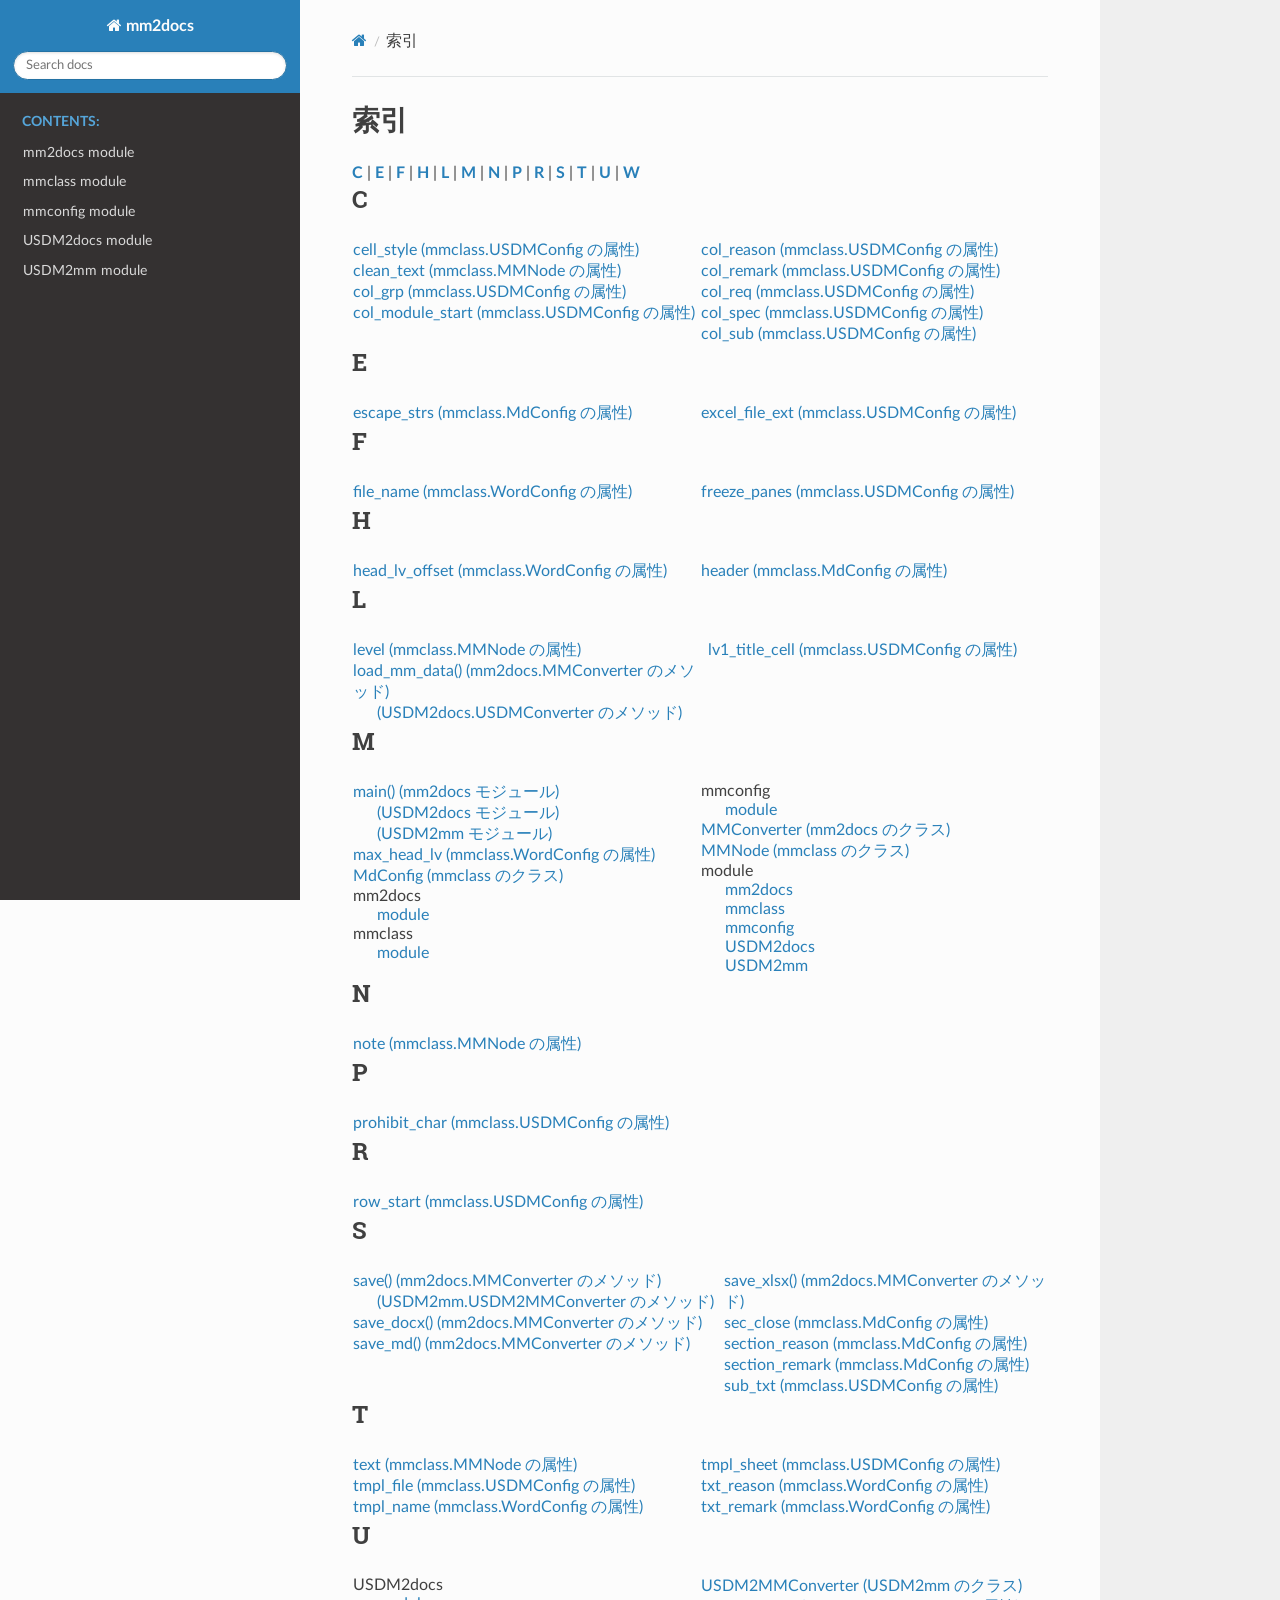
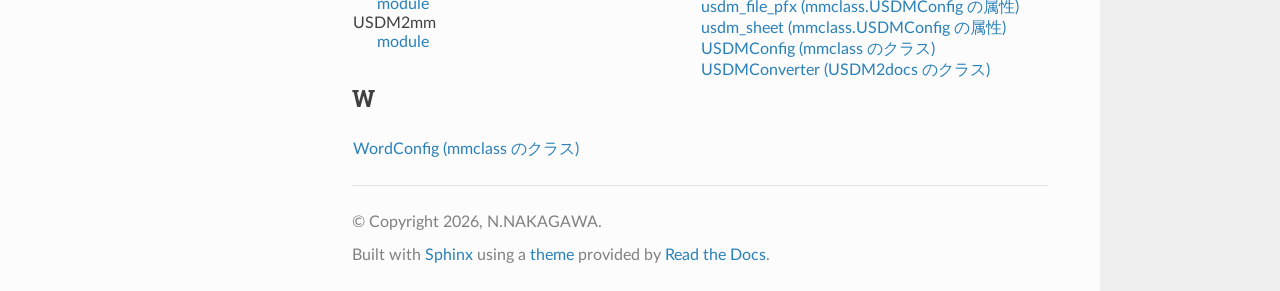
==== commit 4cb78a82: "update: スクリプトのAPIドキュメントを更新" ====
--- a/docs/_build/html/genindex.html
+++ b/docs/_build/html/genindex.html
@@ -45,6 +45,8 @@
 <li class="toctree-l1"><a class="reference internal" href="mm2docs.html">mm2docs module</a></li>
 <li class="toctree-l1"><a class="reference internal" href="mmclass.html">mmclass module</a></li>
 <li class="toctree-l1"><a class="reference internal" href="mmconfig.html">mmconfig module</a></li>
+<li class="toctree-l1"><a class="reference internal" href="USDM2docs.html">USDM2docs module</a></li>
+<li class="toctree-l1"><a class="reference internal" href="USDM2mm.html">USDM2mm module</a></li>
 </ul>
 
         </div>
@@ -94,14 +96,16 @@
   <td style="width: 33%; vertical-align: top;"><ul>
       <li><a href="mmclass.html#mmclass.USDMConfig.cell_style">cell_style (mmclass.USDMConfig の属性)</a>
 </li>
+      <li><a href="mmclass.html#mmclass.MMNode.clean_text">clean_text (mmclass.MMNode の属性)</a>
+</li>
       <li><a href="mmclass.html#mmclass.USDMConfig.col_grp">col_grp (mmclass.USDMConfig の属性)</a>
 </li>
       <li><a href="mmclass.html#mmclass.USDMConfig.col_module_start">col_module_start (mmclass.USDMConfig の属性)</a>
 </li>
+  </ul></td>
+  <td style="width: 33%; vertical-align: top;"><ul>
       <li><a href="mmclass.html#mmclass.USDMConfig.col_reason">col_reason (mmclass.USDMConfig の属性)</a>
 </li>
-  </ul></td>
-  <td style="width: 33%; vertical-align: top;"><ul>
       <li><a href="mmclass.html#mmclass.USDMConfig.col_remark">col_remark (mmclass.USDMConfig の属性)</a>
 </li>
       <li><a href="mmclass.html#mmclass.USDMConfig.col_req">col_req (mmclass.USDMConfig の属性)</a>
@@ -154,10 +158,14 @@
   <td style="width: 33%; vertical-align: top;"><ul>
       <li><a href="mmclass.html#mmclass.MMNode.level">level (mmclass.MMNode の属性)</a>
 </li>
-  </ul></td>
-  <td style="width: 33%; vertical-align: top;"><ul>
       <li><a href="mm2docs.html#mm2docs.MMConverter.load_mm_data">load_mm_data() (mm2docs.MMConverter のメソッド)</a>
-</li>
+
+      <ul>
+        <li><a href="USDM2docs.html#USDM2docs.USDMConverter.load_mm_data">(USDM2docs.USDMConverter のメソッド)</a>
+</li>
+      </ul></li>
+  </ul></td>
+  <td style="width: 33%; vertical-align: top;"><ul>
       <li><a href="mmclass.html#mmclass.USDMConfig.lv1_title_cell">lv1_title_cell (mmclass.USDMConfig の属性)</a>
 </li>
   </ul></td>
@@ -167,7 +175,13 @@
 <table style="width: 100%" class="indextable genindextable"><tr>
   <td style="width: 33%; vertical-align: top;"><ul>
       <li><a href="mm2docs.html#mm2docs.main">main() (mm2docs モジュール)</a>
-</li>
+
+      <ul>
+        <li><a href="USDM2docs.html#USDM2docs.main">(USDM2docs モジュール)</a>
+</li>
+        <li><a href="USDM2mm.html#USDM2mm.main">(USDM2mm モジュール)</a>
+</li>
+      </ul></li>
       <li><a href="mmclass.html#mmclass.WordConfig.max_head_lv">max_head_lv (mmclass.WordConfig の属性)</a>
 </li>
       <li><a href="mmclass.html#mmclass.MdConfig">MdConfig (mmclass のクラス)</a>
@@ -209,6 +223,10 @@
 </li>
         <li><a href="mmconfig.html#module-mmconfig">mmconfig</a>
 </li>
+        <li><a href="USDM2docs.html#module-USDM2docs">USDM2docs</a>
+</li>
+        <li><a href="USDM2mm.html#module-USDM2mm">USDM2mm</a>
+</li>
       </ul></li>
   </ul></td>
 </tr></table>
@@ -241,15 +259,19 @@
 <table style="width: 100%" class="indextable genindextable"><tr>
   <td style="width: 33%; vertical-align: top;"><ul>
       <li><a href="mm2docs.html#mm2docs.MMConverter.save">save() (mm2docs.MMConverter のメソッド)</a>
-</li>
+
+      <ul>
+        <li><a href="USDM2mm.html#USDM2mm.USDM2MMConverter.save">(USDM2mm.USDM2MMConverter のメソッド)</a>
+</li>
+      </ul></li>
       <li><a href="mm2docs.html#mm2docs.MMConverter.save_docx">save_docx() (mm2docs.MMConverter のメソッド)</a>
 </li>
       <li><a href="mm2docs.html#mm2docs.MMConverter.save_md">save_md() (mm2docs.MMConverter のメソッド)</a>
 </li>
+  </ul></td>
+  <td style="width: 33%; vertical-align: top;"><ul>
       <li><a href="mm2docs.html#mm2docs.MMConverter.save_xlsx">save_xlsx() (mm2docs.MMConverter のメソッド)</a>
 </li>
-  </ul></td>
-  <td style="width: 33%; vertical-align: top;"><ul>
       <li><a href="mmclass.html#mmclass.MdConfig.sec_close">sec_close (mmclass.MdConfig の属性)</a>
 </li>
       <li><a href="mmclass.html#mmclass.MdConfig.section_reason">section_reason (mmclass.MdConfig の属性)</a>
@@ -284,13 +306,31 @@
 <h2 id="U">U</h2>
 <table style="width: 100%" class="indextable genindextable"><tr>
   <td style="width: 33%; vertical-align: top;"><ul>
+      <li>
+    USDM2docs
+
+      <ul>
+        <li><a href="USDM2docs.html#module-USDM2docs">module</a>
+</li>
+      </ul></li>
+      <li>
+    USDM2mm
+
+      <ul>
+        <li><a href="USDM2mm.html#module-USDM2mm">module</a>
+</li>
+      </ul></li>
+  </ul></td>
+  <td style="width: 33%; vertical-align: top;"><ul>
+      <li><a href="USDM2mm.html#USDM2mm.USDM2MMConverter">USDM2MMConverter (USDM2mm のクラス)</a>
+</li>
       <li><a href="mmclass.html#mmclass.USDMConfig.usdm_file_pfx">usdm_file_pfx (mmclass.USDMConfig の属性)</a>
 </li>
-  </ul></td>
-  <td style="width: 33%; vertical-align: top;"><ul>
       <li><a href="mmclass.html#mmclass.USDMConfig.usdm_sheet">usdm_sheet (mmclass.USDMConfig の属性)</a>
 </li>
       <li><a href="mmclass.html#mmclass.USDMConfig">USDMConfig (mmclass のクラス)</a>
+</li>
+      <li><a href="USDM2docs.html#USDM2docs.USDMConverter">USDMConverter (USDM2docs のクラス)</a>
 </li>
   </ul></td>
 </tr></table>
